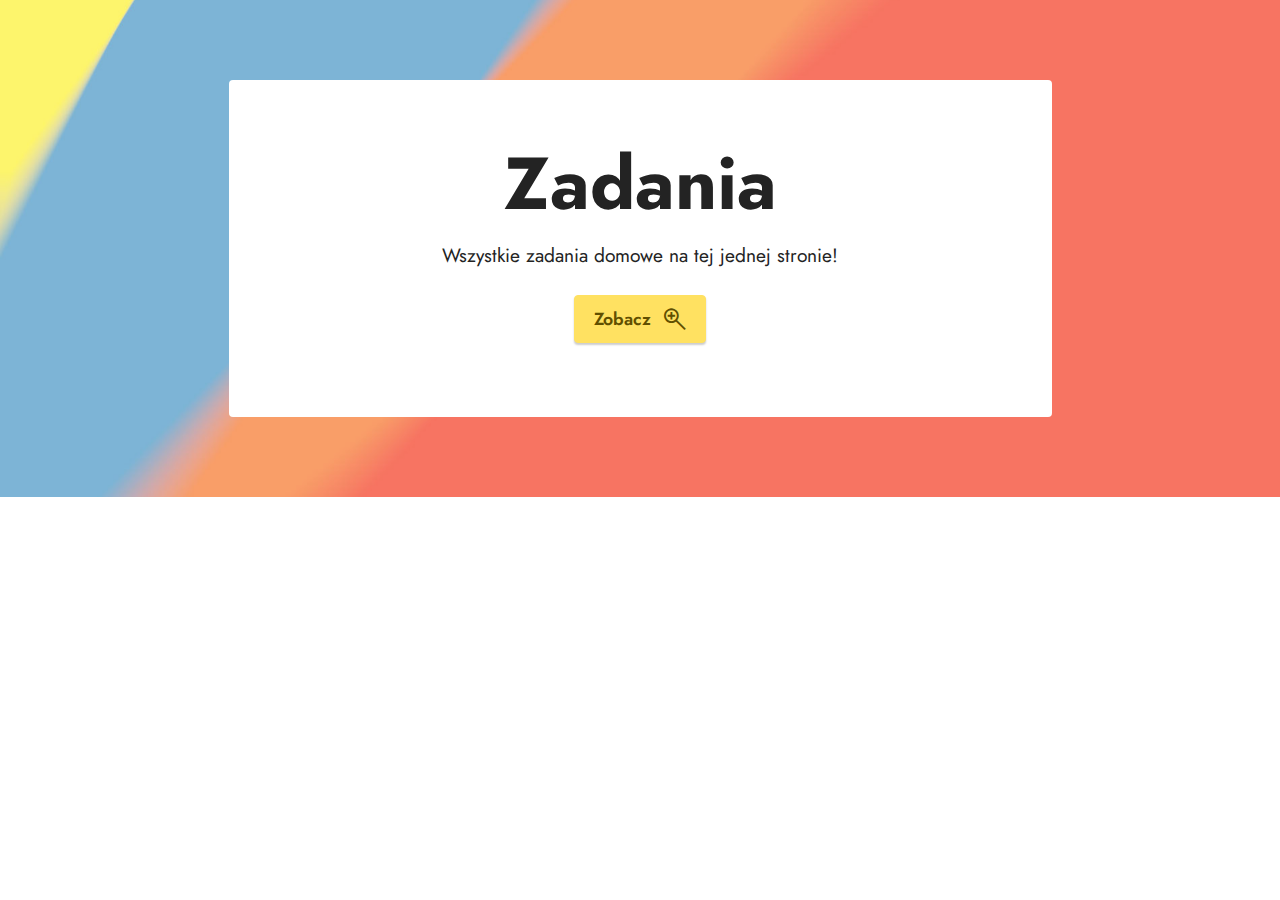
==== index.html @ 893054a7 "Add files via upload" ====
<!DOCTYPE html>
<html  >
<head>
  <!-- Site made with Mobirise Website Builder v5.6.13, https://mobirise.com -->
  <meta charset="UTF-8">
  <meta http-equiv="X-UA-Compatible" content="IE=edge">
  <meta name="generator" content="Mobirise v5.6.13, mobirise.com">
  <meta name="twitter:card" content="summary_large_image"/>
  <meta name="twitter:image:src" content="">
  <meta property="og:image" content="">
  <meta name="twitter:title" content="Home">
  <meta name="viewport" content="width=device-width, initial-scale=1, minimum-scale=1">
  <link rel="shortcut icon" href="assets/images/logo5.png" type="image/x-icon">
  <meta name="description" content="">
  
  
  <title>Home</title>
  <link rel="stylesheet" href="assets/web/assets/mobirise-icons2/mobirise2.css">
  <link rel="stylesheet" href="assets/bootstrap/css/bootstrap.min.css">
  <link rel="stylesheet" href="assets/bootstrap/css/bootstrap-grid.min.css">
  <link rel="stylesheet" href="assets/bootstrap/css/bootstrap-reboot.min.css">
  <link rel="stylesheet" href="assets/parallax/jarallax.css">
  <link rel="stylesheet" href="assets/theme/css/style.css">
  <link rel="preload" href="https://fonts.googleapis.com/css?family=Jost:100,200,300,400,500,600,700,800,900,100i,200i,300i,400i,500i,600i,700i,800i,900i&display=swap" as="style" onload="this.onload=null;this.rel='stylesheet'">
  <noscript><link rel="stylesheet" href="https://fonts.googleapis.com/css?family=Jost:100,200,300,400,500,600,700,800,900,100i,200i,300i,400i,500i,600i,700i,800i,900i&display=swap"></noscript>
  <link rel="preload" as="style" href="assets/mobirise/css/mbr-additional.css"><link rel="stylesheet" href="assets/mobirise/css/mbr-additional.css" type="text/css">
  
  
  
  
</head>
<body>
  
  <section data-bs-version="5.1" class="header12 cid-tiPOQmbuoR mbr-parallax-background" id="header12-5">

    

    
    <div class="mbr-overlay" style="opacity: 0.3; background-color: rgb(255, 255, 255);">
    </div>
    <div class="container">
        <div class="row justify-content-center">
            <div class="card col-12 col-md-12 col-lg-9">
                <div class="card-wrapper">
                    <div class="card-box align-center">
                        <h1 class="card-title mbr-fonts-style mb-3 display-1">
                            <strong>Zadania</strong></h1>
                        <p class="mbr-text mbr-fonts-style display-7">Wszystkie zadania domowe na tej jednej stronie!</p>
                        <div class="mbr-section-btn mt-3"><a class="btn btn-warning display-4" href="Zad.html"><span class="mobi-mbri mobi-mbri-zoom-in mbr-iconfont mbr-iconfont-btn"></span>Zobacz&nbsp;</a></div>
                    </div>
                </div>
            </div>
        </div>
    </div>
</section><section id="hide-footer" class="display-7" style="padding: 0;align-items: center;justify-content: center;flex-wrap: wrap;    align-content: center;display: flex;position: relative;height: 4rem;"><a href="https://mobiri.se/2879419" style="flex: 1 1;height: 4rem;position: absolute;width: 100%;z-index: 1;"><img alt="" style="height: 4rem;" src="[data-uri]"></a><p style="margin: 0;text-align: center;" class="display-7">Made with Mobirise &#8204;</p><a style="z-index:1" href="https://mobirise.com/website-maker.html">Free Website Maker</a></section><script src="assets/bootstrap/js/bootstrap.bundle.min.js"></script>  <script src="assets/parallax/jarallax.js"></script>  <script src="assets/smoothscroll/smooth-scroll.js"></script>  <script src="assets/ytplayer/index.js"></script>  <script src="assets/theme/js/script.js"></script>  
 
 <style>
#hide-footer{display: none !important;}
</style>
  

</body>
</html>
---- assets/web/assets/mobirise-icons2/mobirise2.css ----
@font-face {
  font-family: 'Moririse2';
  font-display: swap;
  src:  url('mobirise2.eot?f2bix4');
  src:  url('mobirise2.eot?f2bix4#iefix') format('embedded-opentype'),
    url('mobirise2.ttf?f2bix4') format('truetype'),
    url('mobirise2.woff?f2bix4') format('woff'),
    url('mobirise2.svg?f2bix4#mobirise2') format('svg');
  font-weight: normal;
  font-style: normal;
}

[class^="mobi-"], [class*=" mobi-"] {
  /* use !important to prevent issues with browser extensions that change fonts */
  font-family: 'Moririse2' !important;
  speak: none;
  font-style: normal;
  font-weight: normal;
  font-variant: normal;
  text-transform: none;
  line-height: 1;

  /* Better Font Rendering =========== */
  -webkit-font-smoothing: antialiased;
  -moz-osx-font-smoothing: grayscale;
}

.mobi-mbri-add-submenu:before {
  content: "\e900";
}
.mobi-mbri-alert:before {
  content: "\e901";
}
.mobi-mbri-align-center:before {
  content: "\e902";
}
.mobi-mbri-align-justify:before {
  content: "\e903";
}
.mobi-mbri-align-left:before {
  content: "\e904";
}
.mobi-mbri-align-right:before {
  content: "\e905";
}
.mobi-mbri-android:before {
  content: "\e906";
}
.mobi-mbri-apple:before {
  content: "\e907";
}
.mobi-mbri-arrow-down:before {
  content: "\e908";
}
.mobi-mbri-arrow-next:before {
  content: "\e909";
}
.mobi-mbri-arrow-prev:before {
  content: "\e90a";
}
.mobi-mbri-arrow-up:before {
  content: "\e90b";
}
.mobi-mbri-bold:before {
  content: "\e90c";
}
.mobi-mbri-bookmark:before {
  content: "\e90d";
}
.mobi-mbri-bootstrap:before {
  content: "\e90e";
}
.mobi-mbri-briefcase:before {
  content: "\e90f";
}
.mobi-mbri-browse:before {
  content: "\e910";
}
.mobi-mbri-bulleted-list:before {
  content: "\e911";
}
.mobi-mbri-calendar:before {
  content: "\e912";
}
.mobi-mbri-camera:before {
  content: "\e913";
}
.mobi-mbri-cart-add:before {
  content: "\e914";
}
.mobi-mbri-cart-full:before {
  content: "\e915";
}
.mobi-mbri-cash:before {
  content: "\e916";
}
.mobi-mbri-change-style:before {
  content: "\e917";
}
.mobi-mbri-chat:before {
  content: "\e918";
}
.mobi-mbri-clock:before {
  content: "\e919";
}
.mobi-mbri-close:before {
  content: "\e91a";
}
.mobi-mbri-cloud:before {
  content: "\e91b";
}
.mobi-mbri-code:before {
  content: "\e91c";
}
.mobi-mbri-contact-form:before {
  content: "\e91d";
}
.mobi-mbri-credit-card:before {
  content: "\e91e";
}
.mobi-mbri-cursor-click:before {
  content: "\e91f";
}
.mobi-mbri-cust-feedback:before {
  content: "\e920";
}
.mobi-mbri-database:before {
  content: "\e921";
}
.mobi-mbri-delivery:before {
  content: "\e922";
}
.mobi-mbri-desktop:before {
  content: "\e923";
}
.mobi-mbri-devices:before {
  content: "\e924";
}
.mobi-mbri-down:before {
  content: "\e925";
}
.mobi-mbri-download-2:before {
  content: "\e926";
}
.mobi-mbri-download:before {
  content: "\e927";
}
.mobi-mbri-drag-n-drop-2:before {
  content: "\e928";
}
.mobi-mbri-drag-n-drop:before {
  content: "\e929";
}
.mobi-mbri-edit-2:before {
  content: "\e92a";
}
.mobi-mbri-edit:before {
  content: "\e92b";
}
.mobi-mbri-error:before {
  content: "\e92c";
}
.mobi-mbri-extension:before {
  content: "\e92d";
}
.mobi-mbri-features:before {
  content: "\e92e";
}
.mobi-mbri-file:before {
  content: "\e92f";
}
.mobi-mbri-flag:before {
  content: "\e930";
}
.mobi-mbri-folder:before {
  content: "\e931";
}
.mobi-mbri-gift:before {
  content: "\e932";
}
.mobi-mbri-github:before {
  content: "\e933";
}
.mobi-mbri-globe-2:before {
  content: "\e934";
}
.mobi-mbri-globe:before {
  content: "\e935";
}
.mobi-mbri-growing-chart:before {
  content: "\e936";
}
.mobi-mbri-hearth:before {
  content: "\e937";
}
.mobi-mbri-help:before {
  content: "\e938";
}
.mobi-mbri-home:before {
  content: "\e939";
}
.mobi-mbri-hot-cup:before {
  content: "\e93a";
}
.mobi-mbri-idea:before {
  content: "\e93b";
}
.mobi-mbri-image-gallery:before {
  content: "\e93c";
}
.mobi-mbri-image-slider:before {
  content: "\e93d";
}
.mobi-mbri-info:before {
  content: "\e93e";
}
.mobi-mbri-italic:before {
  content: "\e93f";
}
.mobi-mbri-key:before {
  content: "\e940";
}
.mobi-mbri-laptop:before {
  content: "\e941";
}
.mobi-mbri-layers:before {
  content: "\e942";
}
.mobi-mbri-left-right:before {
  content: "\e943";
}
.mobi-mbri-left:before {
  content: "\e944";
}
.mobi-mbri-letter:before {
  content: "\e945";
}
.mobi-mbri-like:before {
  content: "\e946";
}
.mobi-mbri-link:before {
  content: "\e947";
}
.mobi-mbri-lock:before {
  content: "\e948";
}
.mobi-mbri-login:before {
  content: "\e949";
}
.mobi-mbri-logout:before {
  content: "\e94a";
}
.mobi-mbri-magic-stick:before {
  content: "\e94b";
}
.mobi-mbri-map-pin:before {
  content: "\e94c";
}
.mobi-mbri-menu:before {
  content: "\e94d";
}
.mobi-mbri-mobile-2:before {
  content: "\e94e";
}
.mobi-mbri-mobile-horizontal:before {
  content: "\e94f";
}
.mobi-mbri-mobile:before {
  content: "\e950";
}
.mobi-mbri-mobirise:before {
  content: "\e951";
}
.mobi-mbri-more-horizontal:before {
  content: "\e952";
}
.mobi-mbri-more-vertical:before {
  content: "\e953";
}
.mobi-mbri-music:before {
  content: "\e954";
}
.mobi-mbri-new-file:before {
  content: "\e955";
}
.mobi-mbri-numbered-list:before {
  content: "\e956";
}
.mobi-mbri-opened-folder:before {
  content: "\e957";
}
.mobi-mbri-pages:before {
  content: "\e958";
}
.mobi-mbri-paper-plane:before {
  content: "\e959";
}
.mobi-mbri-paperclip:before {
  content: "\e95a";
}
.mobi-mbri-phone:before {
  content: "\e95b";
}
.mobi-mbri-photo:before {
  content: "\e95c";
}
.mobi-mbri-photos:before {
  content: "\e95d";
}
.mobi-mbri-pin:before {
  content: "\e95e";
}
.mobi-mbri-play:before {
  content: "\e95f";
}
.mobi-mbri-plus:before {
  content: "\e960";
}
.mobi-mbri-preview:before {
  content: "\e961";
}
.mobi-mbri-print:before {
  content: "\e962";
}
.mobi-mbri-protect:before {
  content: "\e963";
}
.mobi-mbri-question:before {
  content: "\e964";
}
.mobi-mbri-quote-left:before {
  content: "\e965";
}
.mobi-mbri-quote-right:before {
  content: "\e966";
}
.mobi-mbri-redo:before {
  content: "\e967";
}
.mobi-mbri-refresh:before {
  content: "\e968";
}
.mobi-mbri-responsive-2:before {
  content: "\e969";
}
.mobi-mbri-responsive:before {
  content: "\e96a";
}
.mobi-mbri-right:before {
  content: "\e96b";
}
.mobi-mbri-rocket:before {
  content: "\e96c";
}
.mobi-mbri-sad-face:before {
  content: "\e96d";
}
.mobi-mbri-sale:before {
  content: "\e96e";
}
.mobi-mbri-save:before {
  content: "\e96f";
}
.mobi-mbri-search:before {
  content: "\e970";
}
.mobi-mbri-setting-2:before {
  content: "\e971";
}
.mobi-mbri-setting-3:before {
  content: "\e972";
}
.mobi-mbri-setting:before {
  content: "\e973";
}
.mobi-mbri-share:before {
  content: "\e974";
}
.mobi-mbri-shopping-bag:before {
  content: "\e975";
}
.mobi-mbri-shopping-basket:before {
  content: "\e976";
}
.mobi-mbri-shopping-cart:before {
  content: "\e977";
}
.mobi-mbri-sites:before {
  content: "\e978";
}
.mobi-mbri-smile-face:before {
  content: "\e979";
}
.mobi-mbri-speed:before {
  content: "\e97a";
}
.mobi-mbri-star:before {
  content: "\e97b";
}
.mobi-mbri-success:before {
  content: "\e97c";
}
.mobi-mbri-sun:before {
  content: "\e97d";
}
.mobi-mbri-sun2:before {
  content: "\e97e";
}
.mobi-mbri-tablet-vertical:before {
  content: "\e97f";
}
.mobi-mbri-tablet:before {
  content: "\e980";
}
.mobi-mbri-target:before {
  content: "\e981";
}
.mobi-mbri-timer:before {
  content: "\e982";
}
.mobi-mbri-to-ftp:before {
  content: "\e983";
}
.mobi-mbri-to-local-drive:before {
  content: "\e984";
}
.mobi-mbri-touch-swipe:before {
  content: "\e985";
}
.mobi-mbri-touch:before {
  content: "\e986";
}
.mobi-mbri-trash:before {
  content: "\e987";
}
.mobi-mbri-underline:before {
  content: "\e988";
}
.mobi-mbri-undo:before {
  content: "\e989";
}
.mobi-mbri-unlink:before {
  content: "\e98a";
}
.mobi-mbri-unlock:before {
  content: "\e98b";
}
.mobi-mbri-up-down:before {
  content: "\e98c";
}
.mobi-mbri-up:before {
  content: "\e98d";
}
.mobi-mbri-update:before {
  content: "\e98e";
}
.mobi-mbri-upload-2:before {
  content: "\e98f";
}
.mobi-mbri-upload:before {
  content: "\e990";
}
.mobi-mbri-user-2:before {
  content: "\e991";
}
.mobi-mbri-user:before {
  content: "\e992";
}
.mobi-mbri-users:before {
  content: "\e993";
}
.mobi-mbri-video-play:before {
  content: "\e994";
}
.mobi-mbri-video:before {
  content: "\e995";
}
.mobi-mbri-watch:before {
  content: "\e996";
}
.mobi-mbri-website-theme-2:before {
  content: "\e997";
}
.mobi-mbri-website-theme:before {
  content: "\e998";
}
.mobi-mbri-wifi:before {
  content: "\e999";
}
.mobi-mbri-windows:before {
  content: "\e99a";
}
.mobi-mbri-zoom-in:before {
  content: "\e99b";
}
.mobi-mbri-zoom-out:before {
  content: "\e99c";
}
---- assets/parallax/jarallax.css ----
.jarallax {
    position: relative;
    z-index: 0;
}
.jarallax > .jarallax-img {
    position: absolute;
    object-fit: cover;
    /* support for plugin https://github.com/bfred-it/object-fit-images */
    font-family: 'object-fit: cover;';
    top: 0;
    left: 0;
    width: 100%;
    height: 100%;
    z-index: -1;
}
---- assets/theme/css/style.css ----
@charset "UTF-8";
section {
  background-color: #ffffff;
}

body {
  font-style: normal;
  line-height: 1.5;
  font-weight: 400;
  color: #232323;
  position: relative;
}

button {
  background-color: transparent;
  border-color: transparent;
}

section,
.container,
.container-fluid {
  position: relative;
  word-wrap: break-word;
}

a.mbr-iconfont:hover {
  text-decoration: none;
}

.article .lead p,
.article .lead ul,
.article .lead ol,
.article .lead pre,
.article .lead blockquote {
  margin-bottom: 0;
}

a {
  font-style: normal;
  font-weight: 400;
  cursor: pointer;
}
a, a:hover {
  text-decoration: none;
}

.mbr-section-title {
  font-style: normal;
  line-height: 1.3;
}

.mbr-section-subtitle {
  line-height: 1.3;
}

.mbr-text {
  font-style: normal;
  line-height: 1.7;
}

h1,
h2,
h3,
h4,
h5,
h6,
.display-1,
.display-2,
.display-4,
.display-5,
.display-7,
span,
p,
a {
  line-height: 1;
  word-break: break-word;
  word-wrap: break-word;
  font-weight: 400;
}

b,
strong {
  font-weight: bold;
}

input:-webkit-autofill, input:-webkit-autofill:hover, input:-webkit-autofill:focus, input:-webkit-autofill:active {
  transition-delay: 9999s;
  -webkit-transition-property: background-color, color;
  transition-property: background-color, color;
}

textarea[type=hidden] {
  display: none;
}

section {
  background-position: 50% 50%;
  background-repeat: no-repeat;
  background-size: cover;
}
section .mbr-background-video,
section .mbr-background-video-preview {
  position: absolute;
  bottom: 0;
  left: 0;
  right: 0;
  top: 0;
}

.hidden {
  visibility: hidden;
}

.mbr-z-index20 {
  z-index: 20;
}

/*! Base colors */
.mbr-white {
  color: #ffffff;
}

.mbr-black {
  color: #111111;
}

.mbr-bg-white {
  background-color: #ffffff;
}

.mbr-bg-black {
  background-color: #000000;
}

/*! Text-aligns */
.align-left {
  text-align: left;
}

.align-center {
  text-align: center;
}

.align-right {
  text-align: right;
}

/*! Font-weight  */
.mbr-light {
  font-weight: 300;
}

.mbr-regular {
  font-weight: 400;
}

.mbr-semibold {
  font-weight: 500;
}

.mbr-bold {
  font-weight: 700;
}

/*! Media  */
.media-content {
  flex-basis: 100%;
}

.media-container-row {
  display: flex;
  flex-direction: row;
  flex-wrap: wrap;
  justify-content: center;
  align-content: center;
  align-items: start;
}
.media-container-row .media-size-item {
  width: 400px;
}

.media-container-column {
  display: flex;
  flex-direction: column;
  flex-wrap: wrap;
  justify-content: center;
  align-content: center;
  align-items: stretch;
}
.media-container-column > * {
  width: 100%;
}

@media (min-width: 992px) {
  .media-container-row {
    flex-wrap: nowrap;
  }
}
figure {
  margin-bottom: 0;
  overflow: hidden;
}

figure[mbr-media-size] {
  transition: width 0.1s;
}

img,
iframe {
  display: block;
  width: 100%;
}

.card {
  background-color: transparent;
  border: none;
}

.card-box {
  width: 100%;
}

.card-img {
  text-align: center;
  flex-shrink: 0;
  -webkit-flex-shrink: 0;
}

.media {
  max-width: 100%;
  margin: 0 auto;
}

.mbr-figure {
  align-self: center;
}

.media-container > div {
  max-width: 100%;
}

.mbr-figure img,
.card-img img {
  width: 100%;
}

@media (max-width: 991px) {
  .media-size-item {
    width: auto !important;
  }

  .media {
    width: auto;
  }

  .mbr-figure {
    width: 100% !important;
  }
}
/*! Buttons */
.mbr-section-btn {
  margin-left: -0.6rem;
  margin-right: -0.6rem;
  font-size: 0;
}

.btn {
  font-weight: 600;
  border-width: 1px;
  font-style: normal;
  margin: 0.6rem 0.6rem;
  white-space: normal;
  transition: all 0.2s ease-in-out;
  display: inline-flex;
  align-items: center;
  justify-content: center;
  word-break: break-word;
}

.btn-sm {
  font-weight: 600;
  letter-spacing: 0px;
  transition: all 0.3s ease-in-out;
}

.btn-md {
  font-weight: 600;
  letter-spacing: 0px;
  transition: all 0.3s ease-in-out;
}

.btn-lg {
  font-weight: 600;
  letter-spacing: 0px;
  transition: all 0.3s ease-in-out;
}

.btn-form {
  margin: 0;
}
.btn-form:hover {
  cursor: pointer;
}

nav .mbr-section-btn {
  margin-left: 0rem;
  margin-right: 0rem;
}

/*! Btn icon margin */
.btn .mbr-iconfont,
.btn.btn-sm .mbr-iconfont {
  order: 1;
  cursor: pointer;
  margin-left: 0.5rem;
  vertical-align: sub;
}

.btn.btn-md .mbr-iconfont,
.btn.btn-md .mbr-iconfont {
  margin-left: 0.8rem;
}

.mbr-regular {
  font-weight: 400;
}

.mbr-semibold {
  font-weight: 500;
}

.mbr-bold {
  font-weight: 700;
}

[type=submit] {
  -webkit-appearance: none;
}

/*! Full-screen */
.mbr-fullscreen .mbr-overlay {
  min-height: 100vh;
}

.mbr-fullscreen {
  display: flex;
  display: -moz-flex;
  display: -ms-flex;
  display: -o-flex;
  align-items: center;
  min-height: 100vh;
  padding-top: 3rem;
  padding-bottom: 3rem;
}

/*! Map */
.map {
  height: 25rem;
  position: relative;
}
.map iframe {
  width: 100%;
  height: 100%;
}

/*! Scroll to top arrow */
.mbr-arrow-up {
  bottom: 25px;
  right: 90px;
  position: fixed;
  text-align: right;
  z-index: 5000;
  color: #ffffff;
  font-size: 22px;
}

.mbr-arrow-up a {
  background: rgba(0, 0, 0, 0.2);
  border-radius: 50%;
  color: #fff;
  display: inline-block;
  height: 60px;
  width: 60px;
  border: 2px solid #fff;
  outline-style: none !important;
  position: relative;
  text-decoration: none;
  transition: all 0.3s ease-in-out;
  cursor: pointer;
  text-align: center;
}
.mbr-arrow-up a:hover {
  background-color: rgba(0, 0, 0, 0.4);
}
.mbr-arrow-up a i {
  line-height: 60px;
}

.mbr-arrow-up-icon {
  display: block;
  color: #fff;
}

.mbr-arrow-up-icon::before {
  content: "›";
  display: inline-block;
  font-family: serif;
  font-size: 22px;
  line-height: 1;
  font-style: normal;
  position: relative;
  top: 6px;
  left: -4px;
  transform: rotate(-90deg);
}

/*! Arrow Down */
.mbr-arrow {
  position: absolute;
  bottom: 45px;
  left: 50%;
  width: 60px;
  height: 60px;
  cursor: pointer;
  background-color: rgba(80, 80, 80, 0.5);
  border-radius: 50%;
  transform: translateX(-50%);
}
@media (max-width: 767px) {
  .mbr-arrow {
    display: none;
  }
}
.mbr-arrow > a {
  display: inline-block;
  text-decoration: none;
  outline-style: none;
  -webkit-animation: arrowdown 1.7s ease-in-out infinite;
          animation: arrowdown 1.7s ease-in-out infinite;
  color: #ffffff;
}
.mbr-arrow > a > i {
  position: absolute;
  top: -2px;
  left: 15px;
  font-size: 2rem;
}

#scrollToTop a i::before {
  content: "";
  position: absolute;
  display: block;
  border-bottom: 2.5px solid #fff;
  border-left: 2.5px solid #fff;
  width: 27.8%;
  height: 27.8%;
  left: 50%;
  top: 51%;
  transform: translateY(-30%) translateX(-50%) rotate(135deg);
}

@keyframes arrowdown {
  0% {
    transform: translateY(0px);
  }
  50% {
    transform: translateY(-5px);
  }
  100% {
    transform: translateY(0px);
  }
}
@-webkit-keyframes arrowdown {
  0% {
    transform: translateY(0px);
  }
  50% {
    transform: translateY(-5px);
  }
  100% {
    transform: translateY(0px);
  }
}
@media (max-width: 500px) {
  .mbr-arrow-up {
    left: 0;
    right: 0;
    text-align: center;
  }
}
/*Gradients animation*/
@keyframes gradient-animation {
  from {
    background-position: 0% 100%;
    -webkit-animation-timing-function: ease-in-out;
            animation-timing-function: ease-in-out;
  }
  to {
    background-position: 100% 0%;
    -webkit-animation-timing-function: ease-in-out;
            animation-timing-function: ease-in-out;
  }
}
@-webkit-keyframes gradient-animation {
  from {
    background-position: 0% 100%;
    -webkit-animation-timing-function: ease-in-out;
            animation-timing-function: ease-in-out;
  }
  to {
    background-position: 100% 0%;
    -webkit-animation-timing-function: ease-in-out;
            animation-timing-function: ease-in-out;
  }
}
.bg-gradient {
  background-size: 200% 200%;
  animation: gradient-animation 5s infinite alternate;
  -webkit-animation: gradient-animation 5s infinite alternate;
}

.menu .navbar-brand {
  display: -webkit-flex;
}
.menu .navbar-brand span {
  display: flex;
  display: -webkit-flex;
}
.menu .navbar-brand .navbar-caption-wrap {
  display: -webkit-flex;
}
.menu .navbar-brand .navbar-logo img {
  display: -webkit-flex;
  width: auto;
}
@media (min-width: 768px) and (max-width: 991px) {
  .menu .navbar-toggleable-sm .navbar-nav {
    display: -ms-flexbox;
  }
}
@media (max-width: 991px) {
  .menu .navbar-collapse {
    max-height: 93.5vh;
  }
  .menu .navbar-collapse.show {
    overflow: auto;
  }
}
@media (min-width: 992px) {
  .menu .navbar-nav.nav-dropdown {
    display: -webkit-flex;
  }
  .menu .navbar-toggleable-sm .navbar-collapse {
    display: -webkit-flex !important;
  }
  .menu .collapsed .navbar-collapse {
    max-height: 93.5vh;
  }
  .menu .collapsed .navbar-collapse.show {
    overflow: auto;
  }
}
@media (max-width: 767px) {
  .menu .navbar-collapse {
    max-height: 80vh;
  }
}

.nav-link .mbr-iconfont {
  margin-right: 0.5rem;
}

.navbar {
  display: -webkit-flex;
  -webkit-flex-wrap: wrap;
  -webkit-align-items: center;
  -webkit-justify-content: space-between;
}

.navbar-collapse {
  -webkit-flex-basis: 100%;
  -webkit-flex-grow: 1;
  -webkit-align-items: center;
}

.nav-dropdown .link {
  padding: 0.667em 1.667em !important;
  margin: 0 !important;
}

.nav {
  display: -webkit-flex;
  -webkit-flex-wrap: wrap;
}

.row {
  display: -webkit-flex;
  -webkit-flex-wrap: wrap;
}

.justify-content-center {
  -webkit-justify-content: center;
}

.form-inline {
  display: -webkit-flex;
}

.card-wrapper {
  -webkit-flex: 1;
}

.carousel-control {
  z-index: 10;
  display: -webkit-flex;
}

.carousel-controls {
  display: -webkit-flex;
}

.media {
  display: -webkit-flex;
}

.form-group:focus {
  outline: none;
}

.jq-selectbox__select {
  padding: 7px 0;
  position: relative;
}

.jq-selectbox__dropdown {
  overflow: hidden;
  border-radius: 10px;
  position: absolute;
  top: 100%;
  left: 0 !important;
  width: 100% !important;
}

.jq-selectbox__trigger-arrow {
  right: 0;
  transform: translateY(-50%);
}

.jq-selectbox li {
  padding: 1.07em 0.5em;
}

input[type=range] {
  padding-left: 0 !important;
  padding-right: 0 !important;
}

.modal-dialog,
.modal-content {
  height: 100%;
}

.modal-dialog .carousel-inner {
  height: calc(100vh - 1.75rem);
}
@media (max-width: 575px) {
  .modal-dialog .carousel-inner {
    height: calc(100vh - 1rem);
  }
}

.carousel-item {
  text-align: center;
}

.carousel-item img {
  margin: auto;
}

.navbar-toggler {
  align-self: flex-start;
  padding: 0.25rem 0.75rem;
  font-size: 1.25rem;
  line-height: 1;
  background: transparent;
  border: 1px solid transparent;
  border-radius: 0.25rem;
}

.navbar-toggler:focus,
.navbar-toggler:hover {
  text-decoration: none;
  box-shadow: none;
}

.navbar-toggler-icon {
  display: inline-block;
  width: 1.5em;
  height: 1.5em;
  vertical-align: middle;
  content: "";
  background: no-repeat center center;
  background-size: 100% 100%;
}

.navbar-toggler-left {
  position: absolute;
  left: 1rem;
}

.navbar-toggler-right {
  position: absolute;
  right: 1rem;
}

.card-img {
  width: auto;
}

.menu .navbar.collapsed:not(.beta-menu) {
  flex-direction: column;
}

.carousel-item.active,
.carousel-item-next,
.carousel-item-prev {
  display: flex;
}

.note-air-layout .dropup .dropdown-menu,
.note-air-layout .navbar-fixed-bottom .dropdown .dropdown-menu {
  bottom: initial !important;
}

html,
body {
  height: auto;
  min-height: 100vh;
}

.dropup .dropdown-toggle::after {
  display: none;
}

.form-asterisk {
  font-family: initial;
  position: absolute;
  top: -2px;
  font-weight: normal;
}

.form-control-label {
  position: relative;
  cursor: pointer;
  margin-bottom: 0.357em;
  padding: 0;
}

.alert {
  color: #ffffff;
  border-radius: 0;
  border: 0;
  font-size: 1.1rem;
  line-height: 1.5;
  margin-bottom: 1.875rem;
  padding: 1.25rem;
  position: relative;
  text-align: center;
}
.alert.alert-form::after {
  background-color: inherit;
  bottom: -7px;
  content: "";
  display: block;
  height: 14px;
  left: 50%;
  margin-left: -7px;
  position: absolute;
  transform: rotate(45deg);
  width: 14px;
}

.form-control {
  background-color: #ffffff;
  background-clip: border-box;
  color: #232323;
  line-height: 1rem !important;
  height: auto;
  padding: 0.6rem 1.2rem;
  transition: border-color 0.25s ease 0s;
  border: 1px solid transparent !important;
  border-radius: 4px;
  box-shadow: rgba(0, 0, 0, 0.07) 0px 1px 1px 0px, rgba(0, 0, 0, 0.07) 0px 1px 3px 0px, rgba(0, 0, 0, 0.03) 0px 0px 0px 1px;
}
.form-active .form-control:invalid {
  border-color: red;
}

form .row {
  margin-left: -0.6rem;
  margin-right: -0.6rem;
}
form .row [class*=col] {
  padding-left: 0.6rem;
  padding-right: 0.6rem;
}

form .mbr-section-btn {
  margin: 0;
  padding-left: 0.6rem;
  padding-right: 0.6rem;
}

form .btn {
  display: flex;
  padding: 0.6rem 1.2rem;
  margin: 0;
}

form .form-check-input {
  margin-top: 0.5;
}

textarea.form-control {
  line-height: 1.5rem !important;
}

.form-group {
  margin-bottom: 1.2rem;
}

.form-control,
form .btn {
  min-height: 48px;
}

.gdpr-block label span.textGDPR input[name=gdpr] {
  top: 7px;
}

.form-control:focus {
  box-shadow: none;
}

:focus {
  outline: none;
}

.mbr-overlay {
  background-color: #000;
  bottom: 0;
  left: 0;
  opacity: 0.5;
  position: absolute;
  right: 0;
  top: 0;
  z-index: 0;
  pointer-events: none;
}

blockquote {
  font-style: italic;
  padding: 3rem;
  font-size: 1.09rem;
  position: relative;
  border-left: 3px solid;
}

ul,
ol,
pre,
blockquote {
  margin-bottom: 2.3125rem;
}

.mt-4 {
  margin-top: 2rem !important;
}

.mb-4 {
  margin-bottom: 2rem !important;
}

@media (min-width: 992px) {
  .container {
    padding-left: 16px;
    padding-right: 16px;
  }

  .row {
    margin-left: -16px;
    margin-right: -16px;
  }
  .row > [class*=col] {
    padding-left: 16px;
    padding-right: 16px;
  }
}
@media (min-width: 768px) {
  .container-fluid {
    padding-left: 32px;
    padding-right: 32px;
  }
}
@media (min-width: 768px) and (max-width: 991px) {
  .mbr-container {
    padding-left: 32px;
    padding-right: 32px;
  }
}
@media (max-width: 767px) {
  .mbr-container {
    padding-left: 16px;
    padding-right: 16px;
  }
}
.card-wrapper,
.item-wrapper {
  overflow: hidden;
}

.app-video-wrapper > img {
  opacity: 1;
}

.item {
  position: relative;
}

.dropdown-menu .dropdown-menu {
  left: 100%;
}

.dropdown-item + .dropdown-menu {
  display: none;
}

.dropdown-item:hover + .dropdown-menu,
.dropdown-menu:hover {
  display: block;
}

@media (min-aspect-ratio: 16/9) {
  .mbr-video-foreground {
    height: 300% !important;
    top: -100% !important;
  }
}
@media (max-aspect-ratio: 16/9) {
  .mbr-video-foreground {
    width: 300% !important;
    left: -100% !important;
  }
}.engine {
	position: absolute;
	text-indent: -2400px;
	text-align: center;
	padding: 0;
	top: 0;
	left: -2400px;
}
---- assets/mobirise/css/mbr-additional.css ----
body {
  font-family: Jost;
}
.display-1 {
  font-family: 'Jost', sans-serif;
  font-size: 4.6rem;
  line-height: 1.1;
}
.display-1 > .mbr-iconfont {
  font-size: 5.75rem;
}
.display-2 {
  font-family: 'Jost', sans-serif;
  font-size: 3rem;
  line-height: 1.1;
}
.display-2 > .mbr-iconfont {
  font-size: 3.75rem;
}
.display-4 {
  font-family: 'Jost', sans-serif;
  font-size: 1.1rem;
  line-height: 1.5;
}
.display-4 > .mbr-iconfont {
  font-size: 1.375rem;
}
.display-5 {
  font-family: 'Jost', sans-serif;
  font-size: 2rem;
  line-height: 1.5;
}
.display-5 > .mbr-iconfont {
  font-size: 2.5rem;
}
.display-7 {
  font-family: 'Jost', sans-serif;
  font-size: 1.2rem;
  line-height: 1.5;
}
.display-7 > .mbr-iconfont {
  font-size: 1.5rem;
}
/* ---- Fluid typography for mobile devices ---- */
/* 1.4 - font scale ratio ( bootstrap == 1.42857 ) */
/* 100vw - current viewport width */
/* (48 - 20)  48 == 48rem == 768px, 20 == 20rem == 320px(minimal supported viewport) */
/* 0.65 - min scale variable, may vary */
@media (max-width: 992px) {
  .display-1 {
    font-size: 3.68rem;
  }
}
@media (max-width: 768px) {
  .display-1 {
    font-size: 3.22rem;
    font-size: calc( 2.26rem + (4.6 - 2.26) * ((100vw - 20rem) / (48 - 20)));
    line-height: calc( 1.1 * (2.26rem + (4.6 - 2.26) * ((100vw - 20rem) / (48 - 20))));
  }
  .display-2 {
    font-size: 2.4rem;
    font-size: calc( 1.7rem + (3 - 1.7) * ((100vw - 20rem) / (48 - 20)));
    line-height: calc( 1.3 * (1.7rem + (3 - 1.7) * ((100vw - 20rem) / (48 - 20))));
  }
  .display-4 {
    font-size: 0.88rem;
    font-size: calc( 1.0350000000000001rem + (1.1 - 1.0350000000000001) * ((100vw - 20rem) / (48 - 20)));
    line-height: calc( 1.4 * (1.0350000000000001rem + (1.1 - 1.0350000000000001) * ((100vw - 20rem) / (48 - 20))));
  }
  .display-5 {
    font-size: 1.6rem;
    font-size: calc( 1.35rem + (2 - 1.35) * ((100vw - 20rem) / (48 - 20)));
    line-height: calc( 1.4 * (1.35rem + (2 - 1.35) * ((100vw - 20rem) / (48 - 20))));
  }
  .display-7 {
    font-size: 0.96rem;
    font-size: calc( 1.07rem + (1.2 - 1.07) * ((100vw - 20rem) / (48 - 20)));
    line-height: calc( 1.4 * (1.07rem + (1.2 - 1.07) * ((100vw - 20rem) / (48 - 20))));
  }
}
/* Buttons */
.btn {
  padding: 0.6rem 1.2rem;
  border-radius: 4px;
}
.btn-sm {
  padding: 0.6rem 1.2rem;
  border-radius: 4px;
}
.btn-md {
  padding: 0.6rem 1.2rem;
  border-radius: 4px;
}
.btn-lg {
  padding: 1rem 2.6rem;
  border-radius: 4px;
}
.bg-primary {
  background-color: #6592e6 !important;
}
.bg-success {
  background-color: #40b0bf !important;
}
.bg-info {
  background-color: #47b5ed !important;
}
.bg-warning {
  background-color: #ffe161 !important;
}
.bg-danger {
  background-color: #ff9966 !important;
}
.btn-primary,
.btn-primary:active {
  background-color: #6592e6 !important;
  border-color: #6592e6 !important;
  color: #ffffff !important;
  box-shadow: 0 2px 2px 0 rgba(0, 0, 0, 0.2);
}
.btn-primary:hover,
.btn-primary:focus,
.btn-primary.focus,
.btn-primary.active {
  color: #ffffff !important;
  background-color: #2260d2 !important;
  border-color: #2260d2 !important;
  box-shadow: 0 2px 5px 0 rgba(0, 0, 0, 0.2);
}
.btn-primary.disabled,
.btn-primary:disabled {
  color: #ffffff !important;
  background-color: #2260d2 !important;
  border-color: #2260d2 !important;
}
.btn-secondary,
.btn-secondary:active {
  background-color: #ff6666 !important;
  border-color: #ff6666 !important;
  color: #ffffff !important;
  box-shadow: 0 2px 2px 0 rgba(0, 0, 0, 0.2);
}
.btn-secondary:hover,
.btn-secondary:focus,
.btn-secondary.focus,
.btn-secondary.active {
  color: #ffffff !important;
  background-color: #ff0f0f !important;
  border-color: #ff0f0f !important;
  box-shadow: 0 2px 5px 0 rgba(0, 0, 0, 0.2);
}
.btn-secondary.disabled,
.btn-secondary:disabled {
  color: #ffffff !important;
  background-color: #ff0f0f !important;
  border-color: #ff0f0f !important;
}
.btn-info,
.btn-info:active {
  background-color: #47b5ed !important;
  border-color: #47b5ed !important;
  color: #ffffff !important;
  box-shadow: 0 2px 2px 0 rgba(0, 0, 0, 0.2);
}
.btn-info:hover,
.btn-info:focus,
.btn-info.focus,
.btn-info.active {
  color: #ffffff !important;
  background-color: #148cca !important;
  border-color: #148cca !important;
  box-shadow: 0 2px 5px 0 rgba(0, 0, 0, 0.2);
}
.btn-info.disabled,
.btn-info:disabled {
  color: #ffffff !important;
  background-color: #148cca !important;
  border-color: #148cca !important;
}
.btn-success,
.btn-success:active {
  background-color: #40b0bf !important;
  border-color: #40b0bf !important;
  color: #ffffff !important;
  box-shadow: 0 2px 2px 0 rgba(0, 0, 0, 0.2);
}
.btn-success:hover,
.btn-success:focus,
.btn-success.focus,
.btn-success.active {
  color: #ffffff !important;
  background-color: #2a747e !important;
  border-color: #2a747e !important;
  box-shadow: 0 2px 5px 0 rgba(0, 0, 0, 0.2);
}
.btn-success.disabled,
.btn-success:disabled {
  color: #ffffff !important;
  background-color: #2a747e !important;
  border-color: #2a747e !important;
}
.btn-warning,
.btn-warning:active {
  background-color: #ffe161 !important;
  border-color: #ffe161 !important;
  color: #614f00 !important;
  box-shadow: 0 2px 2px 0 rgba(0, 0, 0, 0.2);
}
.btn-warning:hover,
.btn-warning:focus,
.btn-warning.focus,
.btn-warning.active {
  color: #0a0800 !important;
  background-color: #ffd10a !important;
  border-color: #ffd10a !important;
  box-shadow: 0 2px 5px 0 rgba(0, 0, 0, 0.2);
}
.btn-warning.disabled,
.btn-warning:disabled {
  color: #614f00 !important;
  background-color: #ffd10a !important;
  border-color: #ffd10a !important;
}
.btn-danger,
.btn-danger:active {
  background-color: #ff9966 !important;
  border-color: #ff9966 !important;
  color: #ffffff !important;
  box-shadow: 0 2px 2px 0 rgba(0, 0, 0, 0.2);
}
.btn-danger:hover,
.btn-danger:focus,
.btn-danger.focus,
.btn-danger.active {
  color: #ffffff !important;
  background-color: #ff5f0f !important;
  border-color: #ff5f0f !important;
  box-shadow: 0 2px 5px 0 rgba(0, 0, 0, 0.2);
}
.btn-danger.disabled,
.btn-danger:disabled {
  color: #ffffff !important;
  background-color: #ff5f0f !important;
  border-color: #ff5f0f !important;
}
.btn-white,
.btn-white:active {
  background-color: #fafafa !important;
  border-color: #fafafa !important;
  color: #7a7a7a !important;
  box-shadow: 0 2px 2px 0 rgba(0, 0, 0, 0.2);
}
.btn-white:hover,
.btn-white:focus,
.btn-white.focus,
.btn-white.active {
  color: #4f4f4f !important;
  background-color: #cfcfcf !important;
  border-color: #cfcfcf !important;
  box-shadow: 0 2px 5px 0 rgba(0, 0, 0, 0.2);
}
.btn-white.disabled,
.btn-white:disabled {
  color: #7a7a7a !important;
  background-color: #cfcfcf !important;
  border-color: #cfcfcf !important;
}
.btn-black,
.btn-black:active {
  background-color: #232323 !important;
  border-color: #232323 !important;
  color: #ffffff !important;
  box-shadow: 0 2px 2px 0 rgba(0, 0, 0, 0.2);
}
.btn-black:hover,
.btn-black:focus,
.btn-black.focus,
.btn-black.active {
  color: #ffffff !important;
  background-color: #000000 !important;
  border-color: #000000 !important;
  box-shadow: 0 2px 5px 0 rgba(0, 0, 0, 0.2);
}
.btn-black.disabled,
.btn-black:disabled {
  color: #ffffff !important;
  background-color: #000000 !important;
  border-color: #000000 !important;
}
.btn-primary-outline,
.btn-primary-outline:active {
  background-color: transparent !important;
  border-color: transparent;
  color: #6592e6;
}
.btn-primary-outline:hover,
.btn-primary-outline:focus,
.btn-primary-outline.focus,
.btn-primary-outline.active {
  color: #2260d2 !important;
  background-color: transparent!important;
  border-color: transparent!important;
  box-shadow: none!important;
}
.btn-primary-outline.disabled,
.btn-primary-outline:disabled {
  color: #ffffff !important;
  background-color: #6592e6 !important;
  border-color: #6592e6 !important;
}
.btn-secondary-outline,
.btn-secondary-outline:active {
  background-color: transparent !important;
  border-color: transparent;
  color: #ff6666;
}
.btn-secondary-outline:hover,
.btn-secondary-outline:focus,
.btn-secondary-outline.focus,
.btn-secondary-outline.active {
  color: #ff0f0f !important;
  background-color: transparent!important;
  border-color: transparent!important;
  box-shadow: none!important;
}
.btn-secondary-outline.disabled,
.btn-secondary-outline:disabled {
  color: #ffffff !important;
  background-color: #ff6666 !important;
  border-color: #ff6666 !important;
}
.btn-info-outline,
.btn-info-outline:active {
  background-color: transparent !important;
  border-color: transparent;
  color: #47b5ed;
}
.btn-info-outline:hover,
.btn-info-outline:focus,
.btn-info-outline.focus,
.btn-info-outline.active {
  color: #148cca !important;
  background-color: transparent!important;
  border-color: transparent!important;
  box-shadow: none!important;
}
.btn-info-outline.disabled,
.btn-info-outline:disabled {
  color: #ffffff !important;
  background-color: #47b5ed !important;
  border-color: #47b5ed !important;
}
.btn-success-outline,
.btn-success-outline:active {
  background-color: transparent !important;
  border-color: transparent;
  color: #40b0bf;
}
.btn-success-outline:hover,
.btn-success-outline:focus,
.btn-success-outline.focus,
.btn-success-outline.active {
  color: #2a747e !important;
  background-color: transparent!important;
  border-color: transparent!important;
  box-shadow: none!important;
}
.btn-success-outline.disabled,
.btn-success-outline:disabled {
  color: #ffffff !important;
  background-color: #40b0bf !important;
  border-color: #40b0bf !important;
}
.btn-warning-outline,
.btn-warning-outline:active {
  background-color: transparent !important;
  border-color: transparent;
  color: #ffe161;
}
.btn-warning-outline:hover,
.btn-warning-outline:focus,
.btn-warning-outline.focus,
.btn-warning-outline.active {
  color: #ffd10a !important;
  background-color: transparent!important;
  border-color: transparent!important;
  box-shadow: none!important;
}
.btn-warning-outline.disabled,
.btn-warning-outline:disabled {
  color: #614f00 !important;
  background-color: #ffe161 !important;
  border-color: #ffe161 !important;
}
.btn-danger-outline,
.btn-danger-outline:active {
  background-color: transparent !important;
  border-color: transparent;
  color: #ff9966;
}
.btn-danger-outline:hover,
.btn-danger-outline:focus,
.btn-danger-outline.focus,
.btn-danger-outline.active {
  color: #ff5f0f !important;
  background-color: transparent!important;
  border-color: transparent!important;
  box-shadow: none!important;
}
.btn-danger-outline.disabled,
.btn-danger-outline:disabled {
  color: #ffffff !important;
  background-color: #ff9966 !important;
  border-color: #ff9966 !important;
}
.btn-black-outline,
.btn-black-outline:active {
  background-color: transparent !important;
  border-color: transparent;
  color: #232323;
}
.btn-black-outline:hover,
.btn-black-outline:focus,
.btn-black-outline.focus,
.btn-black-outline.active {
  color: #000000 !important;
  background-color: transparent!important;
  border-color: transparent!important;
  box-shadow: none!important;
}
.btn-black-outline.disabled,
.btn-black-outline:disabled {
  color: #ffffff !important;
  background-color: #232323 !important;
  border-color: #232323 !important;
}
.btn-white-outline,
.btn-white-outline:active {
  background-color: transparent !important;
  border-color: transparent;
  color: #fafafa;
}
.btn-white-outline:hover,
.btn-white-outline:focus,
.btn-white-outline.focus,
.btn-white-outline.active {
  color: #cfcfcf !important;
  background-color: transparent!important;
  border-color: transparent!important;
  box-shadow: none!important;
}
.btn-white-outline.disabled,
.btn-white-outline:disabled {
  color: #7a7a7a !important;
  background-color: #fafafa !important;
  border-color: #fafafa !important;
}
.text-primary {
  color: #6592e6 !important;
}
.text-secondary {
  color: #ff6666 !important;
}
.text-success {
  color: #40b0bf !important;
}
.text-info {
  color: #47b5ed !important;
}
.text-warning {
  color: #ffe161 !important;
}
.text-danger {
  color: #ff9966 !important;
}
.text-white {
  color: #fafafa !important;
}
.text-black {
  color: #232323 !important;
}
a.text-primary:hover,
a.text-primary:focus,
a.text-primary.active {
  color: #205ac5 !important;
}
a.text-secondary:hover,
a.text-secondary:focus,
a.text-secondary.active {
  color: #ff0000 !important;
}
a.text-success:hover,
a.text-success:focus,
a.text-success.active {
  color: #266a73 !important;
}
a.text-info:hover,
a.text-info:focus,
a.text-info.active {
  color: #1283bc !important;
}
a.text-warning:hover,
a.text-warning:focus,
a.text-warning.active {
  color: #facb00 !important;
}
a.text-danger:hover,
a.text-danger:focus,
a.text-danger.active {
  color: #ff5500 !important;
}
a.text-white:hover,
a.text-white:focus,
a.text-white.active {
  color: #c7c7c7 !important;
}
a.text-black:hover,
a.text-black:focus,
a.text-black.active {
  color: #000000 !important;
}
a[class*="text-"]:not(.nav-link):not(.dropdown-item):not([role]):not(.navbar-caption) {
  position: relative;
  background-image: transparent;
  background-size: 10000px 2px;
  background-repeat: no-repeat;
  background-position: 0px 1.2em;
  background-position: -10000px 1.2em;
}
a[class*="text-"]:not(.nav-link):not(.dropdown-item):not([role]):not(.navbar-caption):hover {
  transition: background-position 2s ease-in-out;
  background-image: linear-gradient(currentColor 50%, currentColor 50%);
  background-position: 0px 1.2em;
}
.nav-tabs .nav-link.active {
  color: #6592e6;
}
.nav-tabs .nav-link:not(.active) {
  color: #232323;
}
.alert-success {
  background-color: #70c770;
}
.alert-info {
  background-color: #47b5ed;
}
.alert-warning {
  background-color: #ffe161;
}
.alert-danger {
  background-color: #ff9966;
}
.mbr-gallery-filter li.active .btn {
  background-color: #6592e6;
  border-color: #6592e6;
  color: #ffffff;
}
.mbr-gallery-filter li.active .btn:focus {
  box-shadow: none;
}
a,
a:hover {
  color: #6592e6;
}
.mbr-plan-header.bg-primary .mbr-plan-subtitle,
.mbr-plan-header.bg-primary .mbr-plan-price-desc {
  color: #ffffff;
}
.mbr-plan-header.bg-success .mbr-plan-subtitle,
.mbr-plan-header.bg-success .mbr-plan-price-desc {
  color: #a0d8df;
}
.mbr-plan-header.bg-info .mbr-plan-subtitle,
.mbr-plan-header.bg-info .mbr-plan-price-desc {
  color: #ffffff;
}
.mbr-plan-header.bg-warning .mbr-plan-subtitle,
.mbr-plan-header.bg-warning .mbr-plan-price-desc {
  color: #ffffff;
}
.mbr-plan-header.bg-danger .mbr-plan-subtitle,
.mbr-plan-header.bg-danger .mbr-plan-price-desc {
  color: #ffffff;
}
/* Scroll to top button*/
.scrollToTop_wraper {
  display: none;
}
.form-control {
  font-family: 'Jost', sans-serif;
  font-size: 1.1rem;
  line-height: 1.5;
  font-weight: 400;
}
.form-control > .mbr-iconfont {
  font-size: 1.375rem;
}
.form-control:hover,
.form-control:focus {
  box-shadow: rgba(0, 0, 0, 0.07) 0px 1px 1px 0px, rgba(0, 0, 0, 0.07) 0px 1px 3px 0px, rgba(0, 0, 0, 0.03) 0px 0px 0px 1px;
  border-color: #6592e6 !important;
}
.form-control:-webkit-input-placeholder {
  font-family: 'Jost', sans-serif;
  font-size: 1.1rem;
  line-height: 1.5;
  font-weight: 400;
}
.form-control:-webkit-input-placeholder > .mbr-iconfont {
  font-size: 1.375rem;
}
blockquote {
  border-color: #6592e6;
}
/* Forms */
.jq-selectbox li:hover,
.jq-selectbox li.selected {
  background-color: #6592e6;
  color: #ffffff;
}
.jq-number__spin {
  transition: 0.25s ease;
}
.jq-number__spin:hover {
  border-color: #6592e6;
}
.jq-selectbox .jq-selectbox__trigger-arrow,
.jq-number__spin.minus:after,
.jq-number__spin.plus:after {
  transition: 0.4s;
  border-top-color: #353535;
  border-bottom-color: #353535;
}
.jq-selectbox:hover .jq-selectbox__trigger-arrow,
.jq-number__spin.minus:hover:after,
.jq-number__spin.plus:hover:after {
  border-top-color: #6592e6;
  border-bottom-color: #6592e6;
}
.xdsoft_datetimepicker .xdsoft_calendar td.xdsoft_default,
.xdsoft_datetimepicker .xdsoft_calendar td.xdsoft_current,
.xdsoft_datetimepicker .xdsoft_timepicker .xdsoft_time_box > div > div.xdsoft_current {
  color: #ffffff !important;
  background-color: #6592e6 !important;
  box-shadow: none !important;
}
.xdsoft_datetimepicker .xdsoft_calendar td:hover,
.xdsoft_datetimepicker .xdsoft_timepicker .xdsoft_time_box > div > div:hover {
  color: #000000 !important;
  background: #ff6666 !important;
  box-shadow: none !important;
}
.lazy-bg {
  background-image: none !important;
}
.lazy-placeholder:not(section),
.lazy-none {
  display: block;
  position: relative;
  padding-bottom: 56.25%;
  width: 100%;
  height: auto;
}
iframe.lazy-placeholder,
.lazy-placeholder:after {
  content: '';
  position: absolute;
  width: 200px;
  height: 200px;
  background: transparent no-repeat center;
  background-size: contain;
  top: 50%;
  left: 50%;
  transform: translateX(-50%) translateY(-50%);
  background-image: url("data:image/svg+xml;charset=UTF-8,%3csvg width='32' height='32' viewBox='0 0 64 64' xmlns='http://www.w3.org/2000/svg' stroke='%236592e6' %3e%3cg fill='none' fill-rule='evenodd'%3e%3cg transform='translate(16 16)' stroke-width='2'%3e%3ccircle stroke-opacity='.5' cx='16' cy='16' r='16'/%3e%3cpath d='M32 16c0-9.94-8.06-16-16-16'%3e%3canimateTransform attributeName='transform' type='rotate' from='0 16 16' to='360 16 16' dur='1s' repeatCount='indefinite'/%3e%3c/path%3e%3c/g%3e%3c/g%3e%3c/svg%3e");
}
section.lazy-placeholder:after {
  opacity: 0.5;
}
body {
  overflow-x: hidden;
}
a {
  transition: color 0.6s;
}
.cid-tiPOQmbuoR {
  padding-top: 5rem;
  padding-bottom: 5rem;
  background-image: url("../../../assets/images/background8.jpg");
}
.cid-tiPOQmbuoR .mbr-fallback-image.disabled {
  display: none;
}
.cid-tiPOQmbuoR .mbr-fallback-image {
  display: block;
  background-size: cover;
  background-position: center center;
  width: 100%;
  height: 100%;
  position: absolute;
  top: 0;
}
.cid-tiPOQmbuoR .card-wrapper {
  background: #ffffff;
  border-radius: 4px;
}
@media (max-width: 767px) {
  .cid-tiPOQmbuoR .card-wrapper {
    padding: 1rem;
  }
}
@media (min-width: 768px) and (max-width: 991px) {
  .cid-tiPOQmbuoR .card-wrapper {
    padding: 2rem;
  }
}
@media (min-width: 992px) {
  .cid-tiPOQmbuoR .card-wrapper {
    padding: 4rem;
  }
}
.cid-sFGzlAXw3z .navbar-dropdown {
  position: relative !important;
}
.cid-sFGzlAXw3z .dropdown-item:before {
  font-family: Moririse2 !important;
  content: "\e966";
  display: inline-block;
  width: 0;
  position: absolute;
  left: 1rem;
  top: 0.5rem;
  margin-right: 0.5rem;
  line-height: 1;
  font-size: inherit;
  vertical-align: middle;
  text-align: center;
  overflow: hidden;
  transform: scale(0, 1);
  transition: all 0.25s ease-in-out;
}
.cid-sFGzlAXw3z .dropdown-menu {
  padding: 0;
  border-radius: 4px;
  box-shadow: 0 1px 3px 0 rgba(0, 0, 0, 0.1);
}
.cid-sFGzlAXw3z .dropdown-item {
  border-bottom: 1px solid #e6e6e6;
}
.cid-sFGzlAXw3z .dropdown-item:hover,
.cid-sFGzlAXw3z .dropdown-item:focus {
  background: #6592e6 !important;
  color: white !important;
}
.cid-sFGzlAXw3z .dropdown-item:first-child {
  border-top-left-radius: 4px;
  border-top-right-radius: 4px;
}
.cid-sFGzlAXw3z .dropdown-item:last-child {
  border-bottom: none;
  border-bottom-left-radius: 4px;
  border-bottom-right-radius: 4px;
}
.cid-sFGzlAXw3z .nav-dropdown .link {
  padding: 0 0.3em !important;
  margin: 0.667em 1em !important;
}
.cid-sFGzlAXw3z .nav-dropdown .link.dropdown-toggle::after {
  margin-left: 0.5rem;
  margin-top: 0.2rem;
}
.cid-sFGzlAXw3z .nav-link {
  position: relative;
}
.cid-sFGzlAXw3z .container {
  display: flex;
  margin: auto;
}
.cid-sFGzlAXw3z .iconfont-wrapper {
  color: #000000 !important;
  font-size: 1.5rem;
  padding-right: 0.5rem;
}
.cid-sFGzlAXw3z .dropdown-menu,
.cid-sFGzlAXw3z .navbar.opened {
  background: #353535 !important;
}
.cid-sFGzlAXw3z .nav-item:focus,
.cid-sFGzlAXw3z .nav-link:focus {
  outline: none;
}
.cid-sFGzlAXw3z .dropdown .dropdown-menu .dropdown-item {
  width: auto;
  transition: all 0.25s ease-in-out;
}
.cid-sFGzlAXw3z .dropdown .dropdown-menu .dropdown-item::after {
  right: 0.5rem;
}
.cid-sFGzlAXw3z .dropdown .dropdown-menu .dropdown-item .mbr-iconfont {
  margin-right: 0.5rem;
  vertical-align: sub;
}
.cid-sFGzlAXw3z .dropdown .dropdown-menu .dropdown-item .mbr-iconfont:before {
  display: inline-block;
  transform: scale(1, 1);
  transition: all 0.25s ease-in-out;
}
.cid-sFGzlAXw3z .collapsed .dropdown-menu .dropdown-item:before {
  display: none;
}
.cid-sFGzlAXw3z .collapsed .dropdown .dropdown-menu .dropdown-item {
  padding: 0.235em 1.5em 0.235em 1.5em !important;
  transition: none;
  margin: 0 !important;
}
.cid-sFGzlAXw3z .navbar {
  min-height: 70px;
  transition: all 0.3s;
  border-bottom: 1px solid transparent;
  box-shadow: 0 1px 3px 0 rgba(0, 0, 0, 0.1);
  background: #353535;
}
.cid-sFGzlAXw3z .navbar.opened {
  transition: all 0.3s;
}
.cid-sFGzlAXw3z .navbar .dropdown-item {
  padding: 0.5rem 1.8rem;
}
.cid-sFGzlAXw3z .navbar .navbar-logo img {
  width: auto;
}
.cid-sFGzlAXw3z .navbar .navbar-collapse {
  justify-content: flex-end;
  z-index: 1;
}
.cid-sFGzlAXw3z .navbar.collapsed {
  justify-content: center;
}
.cid-sFGzlAXw3z .navbar.collapsed .nav-item .nav-link::before {
  display: none;
}
.cid-sFGzlAXw3z .navbar.collapsed.opened .dropdown-menu {
  top: 0;
}
.cid-sFGzlAXw3z .navbar.collapsed .dropdown-menu .dropdown-submenu {
  left: 0 !important;
}
.cid-sFGzlAXw3z .navbar.collapsed .dropdown-menu .dropdown-item:after {
  right: auto;
}
.cid-sFGzlAXw3z .navbar.collapsed .dropdown-menu .dropdown-toggle[data-toggle="dropdown-submenu"]:after {
  margin-left: 0.5rem;
  margin-top: 0.2rem;
  border-top: 0.35em solid;
  border-right: 0.35em solid transparent;
  border-left: 0.35em solid transparent;
  border-bottom: 0;
  top: 41%;
}
.cid-sFGzlAXw3z .navbar.collapsed ul.navbar-nav li {
  margin: auto;
}
.cid-sFGzlAXw3z .navbar.collapsed .dropdown-menu .dropdown-item {
  padding: 0.25rem 1.5rem;
  text-align: center;
}
.cid-sFGzlAXw3z .navbar.collapsed .icons-menu {
  padding-left: 0;
  padding-right: 0;
  padding-top: 0.5rem;
  padding-bottom: 0.5rem;
}
@media (max-width: 991px) {
  .cid-sFGzlAXw3z .navbar .nav-item .nav-link::before {
    display: none;
  }
  .cid-sFGzlAXw3z .navbar.opened .dropdown-menu {
    top: 0;
  }
  .cid-sFGzlAXw3z .navbar .dropdown-menu .dropdown-submenu {
    left: 0 !important;
  }
  .cid-sFGzlAXw3z .navbar .dropdown-menu .dropdown-item:after {
    right: auto;
  }
  .cid-sFGzlAXw3z .navbar .dropdown-menu .dropdown-toggle[data-toggle="dropdown-submenu"]:after {
    margin-left: 0.5rem;
    margin-top: 0.2rem;
    border-top: 0.35em solid;
    border-right: 0.35em solid transparent;
    border-left: 0.35em solid transparent;
    border-bottom: 0;
    top: 40%;
  }
  .cid-sFGzlAXw3z .navbar .navbar-logo img {
    height: 3rem !important;
  }
  .cid-sFGzlAXw3z .navbar ul.navbar-nav li {
    margin: auto;
  }
  .cid-sFGzlAXw3z .navbar .dropdown-menu .dropdown-item {
    padding: 0.25rem 1.5rem !important;
    text-align: center;
  }
  .cid-sFGzlAXw3z .navbar .navbar-brand {
    flex-shrink: initial;
    flex-basis: auto;
    word-break: break-word;
    padding-right: 2rem;
  }
  .cid-sFGzlAXw3z .navbar .navbar-toggler {
    flex-basis: auto;
  }
  .cid-sFGzlAXw3z .navbar .icons-menu {
    padding-left: 0;
    padding-top: 0.5rem;
    padding-bottom: 0.5rem;
  }
}
.cid-sFGzlAXw3z .navbar.navbar-short {
  min-height: 60px;
}
.cid-sFGzlAXw3z .navbar.navbar-short .navbar-logo img {
  height: 2.5rem !important;
}
.cid-sFGzlAXw3z .navbar.navbar-short .navbar-brand {
  min-height: 60px;
  padding: 0;
}
.cid-sFGzlAXw3z .navbar-brand {
  min-height: 70px;
  flex-shrink: 0;
  align-items: center;
  margin-right: 0;
  padding: 10px 0;
  transition: all 0.3s;
  word-break: break-word;
  z-index: 1;
}
.cid-sFGzlAXw3z .navbar-brand .navbar-caption {
  line-height: inherit !important;
}
.cid-sFGzlAXw3z .navbar-brand .navbar-logo a {
  outline: none;
}
.cid-sFGzlAXw3z .dropdown-item.active,
.cid-sFGzlAXw3z .dropdown-item:active {
  background-color: transparent;
}
.cid-sFGzlAXw3z .navbar-expand-lg .navbar-nav .nav-link {
  padding: 0;
}
.cid-sFGzlAXw3z .nav-dropdown .link.dropdown-toggle {
  margin-right: 1.667em;
}
.cid-sFGzlAXw3z .nav-dropdown .link.dropdown-toggle[aria-expanded="true"] {
  margin-right: 0;
  padding: 0.667em 1.667em;
}
.cid-sFGzlAXw3z .navbar.navbar-expand-lg .dropdown .dropdown-menu {
  background: #353535;
}
.cid-sFGzlAXw3z .navbar.navbar-expand-lg .dropdown .dropdown-menu .dropdown-submenu {
  margin: 0;
  left: 100%;
}
.cid-sFGzlAXw3z .navbar .dropdown.open > .dropdown-menu {
  display: block;
}
.cid-sFGzlAXw3z ul.navbar-nav {
  flex-wrap: wrap;
}
.cid-sFGzlAXw3z .navbar-buttons {
  text-align: center;
  min-width: 170px;
}
.cid-sFGzlAXw3z button.navbar-toggler {
  outline: none;
  width: 31px;
  height: 20px;
  cursor: pointer;
  transition: all 0.2s;
  position: relative;
  align-self: center;
}
.cid-sFGzlAXw3z button.navbar-toggler .hamburger span {
  position: absolute;
  right: 0;
  width: 30px;
  height: 2px;
  border-right: 5px;
  background-color: #ffffff;
}
.cid-sFGzlAXw3z button.navbar-toggler .hamburger span:nth-child(1) {
  top: 0;
  transition: all 0.2s;
}
.cid-sFGzlAXw3z button.navbar-toggler .hamburger span:nth-child(2) {
  top: 8px;
  transition: all 0.15s;
}
.cid-sFGzlAXw3z button.navbar-toggler .hamburger span:nth-child(3) {
  top: 8px;
  transition: all 0.15s;
}
.cid-sFGzlAXw3z button.navbar-toggler .hamburger span:nth-child(4) {
  top: 16px;
  transition: all 0.2s;
}
.cid-sFGzlAXw3z nav.opened .hamburger span:nth-child(1) {
  top: 8px;
  width: 0;
  opacity: 0;
  right: 50%;
  transition: all 0.2s;
}
.cid-sFGzlAXw3z nav.opened .hamburger span:nth-child(2) {
  transform: rotate(45deg);
  transition: all 0.25s;
}
.cid-sFGzlAXw3z nav.opened .hamburger span:nth-child(3) {
  transform: rotate(-45deg);
  transition: all 0.25s;
}
.cid-sFGzlAXw3z nav.opened .hamburger span:nth-child(4) {
  top: 8px;
  width: 0;
  opacity: 0;
  right: 50%;
  transition: all 0.2s;
}
.cid-sFGzlAXw3z .navbar-dropdown {
  padding: 0 1rem;
}
.cid-sFGzlAXw3z a.nav-link {
  display: flex;
  align-items: center;
  justify-content: center;
}
.cid-sFGzlAXw3z .icons-menu {
  flex-wrap: nowrap;
  display: flex;
  justify-content: center;
  padding-left: 1rem;
  padding-right: 1rem;
  padding-top: 0.3rem;
  text-align: center;
}
@media screen and (-ms-high-contrast: active), (-ms-high-contrast: none) {
  .cid-sFGzlAXw3z .navbar {
    height: 70px;
  }
  .cid-sFGzlAXw3z .navbar.opened {
    height: auto;
  }
  .cid-sFGzlAXw3z .nav-item .nav-link:hover::before {
    width: 175%;
    max-width: calc(100% + 2rem);
    left: -1rem;
  }
}
.cid-sFGzrhlvIh {
  padding-top: 120px;
  padding-bottom: 0px;
  background-image: url("../../../assets/images/mbr-3.jpg");
}
.cid-sFGzrhlvIh .icons-media-container {
  display: flex;
  -webkit-justify-content: center;
  justify-content: center;
  -webkit-flex-direction: row;
  flex-direction: row;
  -webkit-flex-wrap: wrap;
  flex-wrap: wrap;
  padding-top: 4rem;
}
.cid-sFGzrhlvIh .icons-media-container .mbr-iconfont {
  font-size: 96px;
  color: #ffffff;
}
.cid-sFGzrhlvIh .icons-media-container .icon-block {
  padding-bottom: 1rem;
}
.cid-sFGzrhlvIh .mbr-text {
  color: #ffffff;
}
.cid-sFGzrhlvIh .card {
  padding-bottom: 1.5rem;
}
.cid-sFGzrhlvIh .card-wrapper {
  min-height: 220px;
  transition: all 0.3s;
  border-radius: 4px;
  padding: 1rem;
  display: flex;
  justify-content: center;
  align-items: center;
}
.cid-sFGzrhlvIh .card-wrapper .mbr-iconfont {
  display: block;
  font-size: 4rem;
  color: #ffffff;
  margin-bottom: 2rem;
}
.cid-sFGzrhlvIh .card-wrapper .card-title {
  color: #ffffff;
}
.cid-sFGzrhlvIh H1 {
  color: #ffe161;
}
.cid-sFGzrhlvIh .mbr-text,
.cid-sFGzrhlvIh .mbr-section-btn {
  color: #bbbbbb;
}
.cid-sFGzrhlvIh .card-wrapper .card-title,
.cid-sFGzrhlvIh .card-box {
  color: #bbbbbb;
}
.cid-sFGBbGYuTc {
  padding-top: 6rem;
  padding-bottom: 6rem;
  background-color: #353535;
}
.cid-sFGBbGYuTc .item {
  display: flex;
  align-items: center;
  margin-bottom: 2rem;
}
@media (min-width: 991px) {
  .cid-sFGBbGYuTc .item {
    margin-bottom: 4rem;
  }
}
.cid-sFGBbGYuTc .item:last-child .icon-box:before {
  display: none;
}
.cid-sFGBbGYuTc .item.last .icon-box:before {
  display: none;
}
.cid-sFGBbGYuTc .step-number {
  padding-top: 6px;
}
.cid-sFGBbGYuTc .icon-box {
  background: #c37a7a;
  width: 60px;
  min-width: 60px;
  height: 60px;
  border-radius: 50%;
  margin-right: 2rem;
  display: flex;
  justify-content: center;
  align-items: center;
  position: relative;
}
@media (max-width: 768px) {
  .cid-sFGBbGYuTc .icon-box {
    margin-right: 1rem;
  }
}
.cid-sFGBbGYuTc .icon-box::before {
  content: "\e925";
  font-family: Moririse2 !important;
  position: absolute;
  font-size: 32px;
  left: 50%;
  top: 120%;
  color: #c37a7a;
  transform: translate(-50%, 0);
}
.cid-sFGBbGYuTc span {
  font-size: 2rem;
  color: #ffffff;
}
@media (max-width: 991px) {
  .cid-sFGBbGYuTc .card {
    margin-bottom: 2rem;
  }
  .cid-sFGBbGYuTc .card-wrapper {
    margin-bottom: 2rem;
  }
  .cid-sFGBbGYuTc .icon-box::before {
    top: 141%;
  }
}
@media (max-width: 768px) {
  .cid-sFGBbGYuTc .icon-box::before {
    top: 114%;
  }
}
.cid-sFGBbGYuTc .card-title,
.cid-sFGBbGYuTc .card-box {
  color: #bbbbbb;
}
.cid-sFGBbGYuTc .icon-text {
  color: #bbbbbb;
}
.cid-tiQTqA4oin {
  padding-top: 5rem;
  padding-bottom: 5rem;
  background-color: #ffffff;
}
.cid-tiQTqA4oin .mbr-fallback-image.disabled {
  display: none;
}
.cid-tiQTqA4oin .mbr-fallback-image {
  display: block;
  background-size: cover;
  background-position: center center;
  width: 100%;
  height: 100%;
  position: absolute;
  top: 0;
}
---- assets/mobirise/css/mbr-additional.css ----
body {
  font-family: Jost;
}
.display-1 {
  font-family: 'Jost', sans-serif;
  font-size: 4.6rem;
  line-height: 1.1;
}
.display-1 > .mbr-iconfont {
  font-size: 5.75rem;
}
.display-2 {
  font-family: 'Jost', sans-serif;
  font-size: 3rem;
  line-height: 1.1;
}
.display-2 > .mbr-iconfont {
  font-size: 3.75rem;
}
.display-4 {
  font-family: 'Jost', sans-serif;
  font-size: 1.1rem;
  line-height: 1.5;
}
.display-4 > .mbr-iconfont {
  font-size: 1.375rem;
}
.display-5 {
  font-family: 'Jost', sans-serif;
  font-size: 2rem;
  line-height: 1.5;
}
.display-5 > .mbr-iconfont {
  font-size: 2.5rem;
}
.display-7 {
  font-family: 'Jost', sans-serif;
  font-size: 1.2rem;
  line-height: 1.5;
}
.display-7 > .mbr-iconfont {
  font-size: 1.5rem;
}
/* ---- Fluid typography for mobile devices ---- */
/* 1.4 - font scale ratio ( bootstrap == 1.42857 ) */
/* 100vw - current viewport width */
/* (48 - 20)  48 == 48rem == 768px, 20 == 20rem == 320px(minimal supported viewport) */
/* 0.65 - min scale variable, may vary */
@media (max-width: 992px) {
  .display-1 {
    font-size: 3.68rem;
  }
}
@media (max-width: 768px) {
  .display-1 {
    font-size: 3.22rem;
    font-size: calc( 2.26rem + (4.6 - 2.26) * ((100vw - 20rem) / (48 - 20)));
    line-height: calc( 1.1 * (2.26rem + (4.6 - 2.26) * ((100vw - 20rem) / (48 - 20))));
  }
  .display-2 {
    font-size: 2.4rem;
    font-size: calc( 1.7rem + (3 - 1.7) * ((100vw - 20rem) / (48 - 20)));
    line-height: calc( 1.3 * (1.7rem + (3 - 1.7) * ((100vw - 20rem) / (48 - 20))));
  }
  .display-4 {
    font-size: 0.88rem;
    font-size: calc( 1.0350000000000001rem + (1.1 - 1.0350000000000001) * ((100vw - 20rem) / (48 - 20)));
    line-height: calc( 1.4 * (1.0350000000000001rem + (1.1 - 1.0350000000000001) * ((100vw - 20rem) / (48 - 20))));
  }
  .display-5 {
    font-size: 1.6rem;
    font-size: calc( 1.35rem + (2 - 1.35) * ((100vw - 20rem) / (48 - 20)));
    line-height: calc( 1.4 * (1.35rem + (2 - 1.35) * ((100vw - 20rem) / (48 - 20))));
  }
  .display-7 {
    font-size: 0.96rem;
    font-size: calc( 1.07rem + (1.2 - 1.07) * ((100vw - 20rem) / (48 - 20)));
    line-height: calc( 1.4 * (1.07rem + (1.2 - 1.07) * ((100vw - 20rem) / (48 - 20))));
  }
}
/* Buttons */
.btn {
  padding: 0.6rem 1.2rem;
  border-radius: 4px;
}
.btn-sm {
  padding: 0.6rem 1.2rem;
  border-radius: 4px;
}
.btn-md {
  padding: 0.6rem 1.2rem;
  border-radius: 4px;
}
.btn-lg {
  padding: 1rem 2.6rem;
  border-radius: 4px;
}
.bg-primary {
  background-color: #6592e6 !important;
}
.bg-success {
  background-color: #40b0bf !important;
}
.bg-info {
  background-color: #47b5ed !important;
}
.bg-warning {
  background-color: #ffe161 !important;
}
.bg-danger {
  background-color: #ff9966 !important;
}
.btn-primary,
.btn-primary:active {
  background-color: #6592e6 !important;
  border-color: #6592e6 !important;
  color: #ffffff !important;
  box-shadow: 0 2px 2px 0 rgba(0, 0, 0, 0.2);
}
.btn-primary:hover,
.btn-primary:focus,
.btn-primary.focus,
.btn-primary.active {
  color: #ffffff !important;
  background-color: #2260d2 !important;
  border-color: #2260d2 !important;
  box-shadow: 0 2px 5px 0 rgba(0, 0, 0, 0.2);
}
.btn-primary.disabled,
.btn-primary:disabled {
  color: #ffffff !important;
  background-color: #2260d2 !important;
  border-color: #2260d2 !important;
}
.btn-secondary,
.btn-secondary:active {
  background-color: #ff6666 !important;
  border-color: #ff6666 !important;
  color: #ffffff !important;
  box-shadow: 0 2px 2px 0 rgba(0, 0, 0, 0.2);
}
.btn-secondary:hover,
.btn-secondary:focus,
.btn-secondary.focus,
.btn-secondary.active {
  color: #ffffff !important;
  background-color: #ff0f0f !important;
  border-color: #ff0f0f !important;
  box-shadow: 0 2px 5px 0 rgba(0, 0, 0, 0.2);
}
.btn-secondary.disabled,
.btn-secondary:disabled {
  color: #ffffff !important;
  background-color: #ff0f0f !important;
  border-color: #ff0f0f !important;
}
.btn-info,
.btn-info:active {
  background-color: #47b5ed !important;
  border-color: #47b5ed !important;
  color: #ffffff !important;
  box-shadow: 0 2px 2px 0 rgba(0, 0, 0, 0.2);
}
.btn-info:hover,
.btn-info:focus,
.btn-info.focus,
.btn-info.active {
  color: #ffffff !important;
  background-color: #148cca !important;
  border-color: #148cca !important;
  box-shadow: 0 2px 5px 0 rgba(0, 0, 0, 0.2);
}
.btn-info.disabled,
.btn-info:disabled {
  color: #ffffff !important;
  background-color: #148cca !important;
  border-color: #148cca !important;
}
.btn-success,
.btn-success:active {
  background-color: #40b0bf !important;
  border-color: #40b0bf !important;
  color: #ffffff !important;
  box-shadow: 0 2px 2px 0 rgba(0, 0, 0, 0.2);
}
.btn-success:hover,
.btn-success:focus,
.btn-success.focus,
.btn-success.active {
  color: #ffffff !important;
  background-color: #2a747e !important;
  border-color: #2a747e !important;
  box-shadow: 0 2px 5px 0 rgba(0, 0, 0, 0.2);
}
.btn-success.disabled,
.btn-success:disabled {
  color: #ffffff !important;
  background-color: #2a747e !important;
  border-color: #2a747e !important;
}
.btn-warning,
.btn-warning:active {
  background-color: #ffe161 !important;
  border-color: #ffe161 !important;
  color: #614f00 !important;
  box-shadow: 0 2px 2px 0 rgba(0, 0, 0, 0.2);
}
.btn-warning:hover,
.btn-warning:focus,
.btn-warning.focus,
.btn-warning.active {
  color: #0a0800 !important;
  background-color: #ffd10a !important;
  border-color: #ffd10a !important;
  box-shadow: 0 2px 5px 0 rgba(0, 0, 0, 0.2);
}
.btn-warning.disabled,
.btn-warning:disabled {
  color: #614f00 !important;
  background-color: #ffd10a !important;
  border-color: #ffd10a !important;
}
.btn-danger,
.btn-danger:active {
  background-color: #ff9966 !important;
  border-color: #ff9966 !important;
  color: #ffffff !important;
  box-shadow: 0 2px 2px 0 rgba(0, 0, 0, 0.2);
}
.btn-danger:hover,
.btn-danger:focus,
.btn-danger.focus,
.btn-danger.active {
  color: #ffffff !important;
  background-color: #ff5f0f !important;
  border-color: #ff5f0f !important;
  box-shadow: 0 2px 5px 0 rgba(0, 0, 0, 0.2);
}
.btn-danger.disabled,
.btn-danger:disabled {
  color: #ffffff !important;
  background-color: #ff5f0f !important;
  border-color: #ff5f0f !important;
}
.btn-white,
.btn-white:active {
  background-color: #fafafa !important;
  border-color: #fafafa !important;
  color: #7a7a7a !important;
  box-shadow: 0 2px 2px 0 rgba(0, 0, 0, 0.2);
}
.btn-white:hover,
.btn-white:focus,
.btn-white.focus,
.btn-white.active {
  color: #4f4f4f !important;
  background-color: #cfcfcf !important;
  border-color: #cfcfcf !important;
  box-shadow: 0 2px 5px 0 rgba(0, 0, 0, 0.2);
}
.btn-white.disabled,
.btn-white:disabled {
  color: #7a7a7a !important;
  background-color: #cfcfcf !important;
  border-color: #cfcfcf !important;
}
.btn-black,
.btn-black:active {
  background-color: #232323 !important;
  border-color: #232323 !important;
  color: #ffffff !important;
  box-shadow: 0 2px 2px 0 rgba(0, 0, 0, 0.2);
}
.btn-black:hover,
.btn-black:focus,
.btn-black.focus,
.btn-black.active {
  color: #ffffff !important;
  background-color: #000000 !important;
  border-color: #000000 !important;
  box-shadow: 0 2px 5px 0 rgba(0, 0, 0, 0.2);
}
.btn-black.disabled,
.btn-black:disabled {
  color: #ffffff !important;
  background-color: #000000 !important;
  border-color: #000000 !important;
}
.btn-primary-outline,
.btn-primary-outline:active {
  background-color: transparent !important;
  border-color: transparent;
  color: #6592e6;
}
.btn-primary-outline:hover,
.btn-primary-outline:focus,
.btn-primary-outline.focus,
.btn-primary-outline.active {
  color: #2260d2 !important;
  background-color: transparent!important;
  border-color: transparent!important;
  box-shadow: none!important;
}
.btn-primary-outline.disabled,
.btn-primary-outline:disabled {
  color: #ffffff !important;
  background-color: #6592e6 !important;
  border-color: #6592e6 !important;
}
.btn-secondary-outline,
.btn-secondary-outline:active {
  background-color: transparent !important;
  border-color: transparent;
  color: #ff6666;
}
.btn-secondary-outline:hover,
.btn-secondary-outline:focus,
.btn-secondary-outline.focus,
.btn-secondary-outline.active {
  color: #ff0f0f !important;
  background-color: transparent!important;
  border-color: transparent!important;
  box-shadow: none!important;
}
.btn-secondary-outline.disabled,
.btn-secondary-outline:disabled {
  color: #ffffff !important;
  background-color: #ff6666 !important;
  border-color: #ff6666 !important;
}
.btn-info-outline,
.btn-info-outline:active {
  background-color: transparent !important;
  border-color: transparent;
  color: #47b5ed;
}
.btn-info-outline:hover,
.btn-info-outline:focus,
.btn-info-outline.focus,
.btn-info-outline.active {
  color: #148cca !important;
  background-color: transparent!important;
  border-color: transparent!important;
  box-shadow: none!important;
}
.btn-info-outline.disabled,
.btn-info-outline:disabled {
  color: #ffffff !important;
  background-color: #47b5ed !important;
  border-color: #47b5ed !important;
}
.btn-success-outline,
.btn-success-outline:active {
  background-color: transparent !important;
  border-color: transparent;
  color: #40b0bf;
}
.btn-success-outline:hover,
.btn-success-outline:focus,
.btn-success-outline.focus,
.btn-success-outline.active {
  color: #2a747e !important;
  background-color: transparent!important;
  border-color: transparent!important;
  box-shadow: none!important;
}
.btn-success-outline.disabled,
.btn-success-outline:disabled {
  color: #ffffff !important;
  background-color: #40b0bf !important;
  border-color: #40b0bf !important;
}
.btn-warning-outline,
.btn-warning-outline:active {
  background-color: transparent !important;
  border-color: transparent;
  color: #ffe161;
}
.btn-warning-outline:hover,
.btn-warning-outline:focus,
.btn-warning-outline.focus,
.btn-warning-outline.active {
  color: #ffd10a !important;
  background-color: transparent!important;
  border-color: transparent!important;
  box-shadow: none!important;
}
.btn-warning-outline.disabled,
.btn-warning-outline:disabled {
  color: #614f00 !important;
  background-color: #ffe161 !important;
  border-color: #ffe161 !important;
}
.btn-danger-outline,
.btn-danger-outline:active {
  background-color: transparent !important;
  border-color: transparent;
  color: #ff9966;
}
.btn-danger-outline:hover,
.btn-danger-outline:focus,
.btn-danger-outline.focus,
.btn-danger-outline.active {
  color: #ff5f0f !important;
  background-color: transparent!important;
  border-color: transparent!important;
  box-shadow: none!important;
}
.btn-danger-outline.disabled,
.btn-danger-outline:disabled {
  color: #ffffff !important;
  background-color: #ff9966 !important;
  border-color: #ff9966 !important;
}
.btn-black-outline,
.btn-black-outline:active {
  background-color: transparent !important;
  border-color: transparent;
  color: #232323;
}
.btn-black-outline:hover,
.btn-black-outline:focus,
.btn-black-outline.focus,
.btn-black-outline.active {
  color: #000000 !important;
  background-color: transparent!important;
  border-color: transparent!important;
  box-shadow: none!important;
}
.btn-black-outline.disabled,
.btn-black-outline:disabled {
  color: #ffffff !important;
  background-color: #232323 !important;
  border-color: #232323 !important;
}
.btn-white-outline,
.btn-white-outline:active {
  background-color: transparent !important;
  border-color: transparent;
  color: #fafafa;
}
.btn-white-outline:hover,
.btn-white-outline:focus,
.btn-white-outline.focus,
.btn-white-outline.active {
  color: #cfcfcf !important;
  background-color: transparent!important;
  border-color: transparent!important;
  box-shadow: none!important;
}
.btn-white-outline.disabled,
.btn-white-outline:disabled {
  color: #7a7a7a !important;
  background-color: #fafafa !important;
  border-color: #fafafa !important;
}
.text-primary {
  color: #6592e6 !important;
}
.text-secondary {
  color: #ff6666 !important;
}
.text-success {
  color: #40b0bf !important;
}
.text-info {
  color: #47b5ed !important;
}
.text-warning {
  color: #ffe161 !important;
}
.text-danger {
  color: #ff9966 !important;
}
.text-white {
  color: #fafafa !important;
}
.text-black {
  color: #232323 !important;
}
a.text-primary:hover,
a.text-primary:focus,
a.text-primary.active {
  color: #205ac5 !important;
}
a.text-secondary:hover,
a.text-secondary:focus,
a.text-secondary.active {
  color: #ff0000 !important;
}
a.text-success:hover,
a.text-success:focus,
a.text-success.active {
  color: #266a73 !important;
}
a.text-info:hover,
a.text-info:focus,
a.text-info.active {
  color: #1283bc !important;
}
a.text-warning:hover,
a.text-warning:focus,
a.text-warning.active {
  color: #facb00 !important;
}
a.text-danger:hover,
a.text-danger:focus,
a.text-danger.active {
  color: #ff5500 !important;
}
a.text-white:hover,
a.text-white:focus,
a.text-white.active {
  color: #c7c7c7 !important;
}
a.text-black:hover,
a.text-black:focus,
a.text-black.active {
  color: #000000 !important;
}
a[class*="text-"]:not(.nav-link):not(.dropdown-item):not([role]):not(.navbar-caption) {
  position: relative;
  background-image: transparent;
  background-size: 10000px 2px;
  background-repeat: no-repeat;
  background-position: 0px 1.2em;
  background-position: -10000px 1.2em;
}
a[class*="text-"]:not(.nav-link):not(.dropdown-item):not([role]):not(.navbar-caption):hover {
  transition: background-position 2s ease-in-out;
  background-image: linear-gradient(currentColor 50%, currentColor 50%);
  background-position: 0px 1.2em;
}
.nav-tabs .nav-link.active {
  color: #6592e6;
}
.nav-tabs .nav-link:not(.active) {
  color: #232323;
}
.alert-success {
  background-color: #70c770;
}
.alert-info {
  background-color: #47b5ed;
}
.alert-warning {
  background-color: #ffe161;
}
.alert-danger {
  background-color: #ff9966;
}
.mbr-gallery-filter li.active .btn {
  background-color: #6592e6;
  border-color: #6592e6;
  color: #ffffff;
}
.mbr-gallery-filter li.active .btn:focus {
  box-shadow: none;
}
a,
a:hover {
  color: #6592e6;
}
.mbr-plan-header.bg-primary .mbr-plan-subtitle,
.mbr-plan-header.bg-primary .mbr-plan-price-desc {
  color: #ffffff;
}
.mbr-plan-header.bg-success .mbr-plan-subtitle,
.mbr-plan-header.bg-success .mbr-plan-price-desc {
  color: #a0d8df;
}
.mbr-plan-header.bg-info .mbr-plan-subtitle,
.mbr-plan-header.bg-info .mbr-plan-price-desc {
  color: #ffffff;
}
.mbr-plan-header.bg-warning .mbr-plan-subtitle,
.mbr-plan-header.bg-warning .mbr-plan-price-desc {
  color: #ffffff;
}
.mbr-plan-header.bg-danger .mbr-plan-subtitle,
.mbr-plan-header.bg-danger .mbr-plan-price-desc {
  color: #ffffff;
}
/* Scroll to top button*/
.scrollToTop_wraper {
  display: none;
}
.form-control {
  font-family: 'Jost', sans-serif;
  font-size: 1.1rem;
  line-height: 1.5;
  font-weight: 400;
}
.form-control > .mbr-iconfont {
  font-size: 1.375rem;
}
.form-control:hover,
.form-control:focus {
  box-shadow: rgba(0, 0, 0, 0.07) 0px 1px 1px 0px, rgba(0, 0, 0, 0.07) 0px 1px 3px 0px, rgba(0, 0, 0, 0.03) 0px 0px 0px 1px;
  border-color: #6592e6 !important;
}
.form-control:-webkit-input-placeholder {
  font-family: 'Jost', sans-serif;
  font-size: 1.1rem;
  line-height: 1.5;
  font-weight: 400;
}
.form-control:-webkit-input-placeholder > .mbr-iconfont {
  font-size: 1.375rem;
}
blockquote {
  border-color: #6592e6;
}
/* Forms */
.jq-selectbox li:hover,
.jq-selectbox li.selected {
  background-color: #6592e6;
  color: #ffffff;
}
.jq-number__spin {
  transition: 0.25s ease;
}
.jq-number__spin:hover {
  border-color: #6592e6;
}
.jq-selectbox .jq-selectbox__trigger-arrow,
.jq-number__spin.minus:after,
.jq-number__spin.plus:after {
  transition: 0.4s;
  border-top-color: #353535;
  border-bottom-color: #353535;
}
.jq-selectbox:hover .jq-selectbox__trigger-arrow,
.jq-number__spin.minus:hover:after,
.jq-number__spin.plus:hover:after {
  border-top-color: #6592e6;
  border-bottom-color: #6592e6;
}
.xdsoft_datetimepicker .xdsoft_calendar td.xdsoft_default,
.xdsoft_datetimepicker .xdsoft_calendar td.xdsoft_current,
.xdsoft_datetimepicker .xdsoft_timepicker .xdsoft_time_box > div > div.xdsoft_current {
  color: #ffffff !important;
  background-color: #6592e6 !important;
  box-shadow: none !important;
}
.xdsoft_datetimepicker .xdsoft_calendar td:hover,
.xdsoft_datetimepicker .xdsoft_timepicker .xdsoft_time_box > div > div:hover {
  color: #000000 !important;
  background: #ff6666 !important;
  box-shadow: none !important;
}
.lazy-bg {
  background-image: none !important;
}
.lazy-placeholder:not(section),
.lazy-none {
  display: block;
  position: relative;
  padding-bottom: 56.25%;
  width: 100%;
  height: auto;
}
iframe.lazy-placeholder,
.lazy-placeholder:after {
  content: '';
  position: absolute;
  width: 200px;
  height: 200px;
  background: transparent no-repeat center;
  background-size: contain;
  top: 50%;
  left: 50%;
  transform: translateX(-50%) translateY(-50%);
  background-image: url("data:image/svg+xml;charset=UTF-8,%3csvg width='32' height='32' viewBox='0 0 64 64' xmlns='http://www.w3.org/2000/svg' stroke='%236592e6' %3e%3cg fill='none' fill-rule='evenodd'%3e%3cg transform='translate(16 16)' stroke-width='2'%3e%3ccircle stroke-opacity='.5' cx='16' cy='16' r='16'/%3e%3cpath d='M32 16c0-9.94-8.06-16-16-16'%3e%3canimateTransform attributeName='transform' type='rotate' from='0 16 16' to='360 16 16' dur='1s' repeatCount='indefinite'/%3e%3c/path%3e%3c/g%3e%3c/g%3e%3c/svg%3e");
}
section.lazy-placeholder:after {
  opacity: 0.5;
}
body {
  overflow-x: hidden;
}
a {
  transition: color 0.6s;
}
.cid-tiPOQmbuoR {
  padding-top: 5rem;
  padding-bottom: 5rem;
  background-image: url("../../../assets/images/background8.jpg");
}
.cid-tiPOQmbuoR .mbr-fallback-image.disabled {
  display: none;
}
.cid-tiPOQmbuoR .mbr-fallback-image {
  display: block;
  background-size: cover;
  background-position: center center;
  width: 100%;
  height: 100%;
  position: absolute;
  top: 0;
}
.cid-tiPOQmbuoR .card-wrapper {
  background: #ffffff;
  border-radius: 4px;
}
@media (max-width: 767px) {
  .cid-tiPOQmbuoR .card-wrapper {
    padding: 1rem;
  }
}
@media (min-width: 768px) and (max-width: 991px) {
  .cid-tiPOQmbuoR .card-wrapper {
    padding: 2rem;
  }
}
@media (min-width: 992px) {
  .cid-tiPOQmbuoR .card-wrapper {
    padding: 4rem;
  }
}
.cid-sFGzlAXw3z .navbar-dropdown {
  position: relative !important;
}
.cid-sFGzlAXw3z .dropdown-item:before {
  font-family: Moririse2 !important;
  content: "\e966";
  display: inline-block;
  width: 0;
  position: absolute;
  left: 1rem;
  top: 0.5rem;
  margin-right: 0.5rem;
  line-height: 1;
  font-size: inherit;
  vertical-align: middle;
  text-align: center;
  overflow: hidden;
  transform: scale(0, 1);
  transition: all 0.25s ease-in-out;
}
.cid-sFGzlAXw3z .dropdown-menu {
  padding: 0;
  border-radius: 4px;
  box-shadow: 0 1px 3px 0 rgba(0, 0, 0, 0.1);
}
.cid-sFGzlAXw3z .dropdown-item {
  border-bottom: 1px solid #e6e6e6;
}
.cid-sFGzlAXw3z .dropdown-item:hover,
.cid-sFGzlAXw3z .dropdown-item:focus {
  background: #6592e6 !important;
  color: white !important;
}
.cid-sFGzlAXw3z .dropdown-item:first-child {
  border-top-left-radius: 4px;
  border-top-right-radius: 4px;
}
.cid-sFGzlAXw3z .dropdown-item:last-child {
  border-bottom: none;
  border-bottom-left-radius: 4px;
  border-bottom-right-radius: 4px;
}
.cid-sFGzlAXw3z .nav-dropdown .link {
  padding: 0 0.3em !important;
  margin: 0.667em 1em !important;
}
.cid-sFGzlAXw3z .nav-dropdown .link.dropdown-toggle::after {
  margin-left: 0.5rem;
  margin-top: 0.2rem;
}
.cid-sFGzlAXw3z .nav-link {
  position: relative;
}
.cid-sFGzlAXw3z .container {
  display: flex;
  margin: auto;
}
.cid-sFGzlAXw3z .iconfont-wrapper {
  color: #000000 !important;
  font-size: 1.5rem;
  padding-right: 0.5rem;
}
.cid-sFGzlAXw3z .dropdown-menu,
.cid-sFGzlAXw3z .navbar.opened {
  background: #353535 !important;
}
.cid-sFGzlAXw3z .nav-item:focus,
.cid-sFGzlAXw3z .nav-link:focus {
  outline: none;
}
.cid-sFGzlAXw3z .dropdown .dropdown-menu .dropdown-item {
  width: auto;
  transition: all 0.25s ease-in-out;
}
.cid-sFGzlAXw3z .dropdown .dropdown-menu .dropdown-item::after {
  right: 0.5rem;
}
.cid-sFGzlAXw3z .dropdown .dropdown-menu .dropdown-item .mbr-iconfont {
  margin-right: 0.5rem;
  vertical-align: sub;
}
.cid-sFGzlAXw3z .dropdown .dropdown-menu .dropdown-item .mbr-iconfont:before {
  display: inline-block;
  transform: scale(1, 1);
  transition: all 0.25s ease-in-out;
}
.cid-sFGzlAXw3z .collapsed .dropdown-menu .dropdown-item:before {
  display: none;
}
.cid-sFGzlAXw3z .collapsed .dropdown .dropdown-menu .dropdown-item {
  padding: 0.235em 1.5em 0.235em 1.5em !important;
  transition: none;
  margin: 0 !important;
}
.cid-sFGzlAXw3z .navbar {
  min-height: 70px;
  transition: all 0.3s;
  border-bottom: 1px solid transparent;
  box-shadow: 0 1px 3px 0 rgba(0, 0, 0, 0.1);
  background: #353535;
}
.cid-sFGzlAXw3z .navbar.opened {
  transition: all 0.3s;
}
.cid-sFGzlAXw3z .navbar .dropdown-item {
  padding: 0.5rem 1.8rem;
}
.cid-sFGzlAXw3z .navbar .navbar-logo img {
  width: auto;
}
.cid-sFGzlAXw3z .navbar .navbar-collapse {
  justify-content: flex-end;
  z-index: 1;
}
.cid-sFGzlAXw3z .navbar.collapsed {
  justify-content: center;
}
.cid-sFGzlAXw3z .navbar.collapsed .nav-item .nav-link::before {
  display: none;
}
.cid-sFGzlAXw3z .navbar.collapsed.opened .dropdown-menu {
  top: 0;
}
.cid-sFGzlAXw3z .navbar.collapsed .dropdown-menu .dropdown-submenu {
  left: 0 !important;
}
.cid-sFGzlAXw3z .navbar.collapsed .dropdown-menu .dropdown-item:after {
  right: auto;
}
.cid-sFGzlAXw3z .navbar.collapsed .dropdown-menu .dropdown-toggle[data-toggle="dropdown-submenu"]:after {
  margin-left: 0.5rem;
  margin-top: 0.2rem;
  border-top: 0.35em solid;
  border-right: 0.35em solid transparent;
  border-left: 0.35em solid transparent;
  border-bottom: 0;
  top: 41%;
}
.cid-sFGzlAXw3z .navbar.collapsed ul.navbar-nav li {
  margin: auto;
}
.cid-sFGzlAXw3z .navbar.collapsed .dropdown-menu .dropdown-item {
  padding: 0.25rem 1.5rem;
  text-align: center;
}
.cid-sFGzlAXw3z .navbar.collapsed .icons-menu {
  padding-left: 0;
  padding-right: 0;
  padding-top: 0.5rem;
  padding-bottom: 0.5rem;
}
@media (max-width: 991px) {
  .cid-sFGzlAXw3z .navbar .nav-item .nav-link::before {
    display: none;
  }
  .cid-sFGzlAXw3z .navbar.opened .dropdown-menu {
    top: 0;
  }
  .cid-sFGzlAXw3z .navbar .dropdown-menu .dropdown-submenu {
    left: 0 !important;
  }
  .cid-sFGzlAXw3z .navbar .dropdown-menu .dropdown-item:after {
    right: auto;
  }
  .cid-sFGzlAXw3z .navbar .dropdown-menu .dropdown-toggle[data-toggle="dropdown-submenu"]:after {
    margin-left: 0.5rem;
    margin-top: 0.2rem;
    border-top: 0.35em solid;
    border-right: 0.35em solid transparent;
    border-left: 0.35em solid transparent;
    border-bottom: 0;
    top: 40%;
  }
  .cid-sFGzlAXw3z .navbar .navbar-logo img {
    height: 3rem !important;
  }
  .cid-sFGzlAXw3z .navbar ul.navbar-nav li {
    margin: auto;
  }
  .cid-sFGzlAXw3z .navbar .dropdown-menu .dropdown-item {
    padding: 0.25rem 1.5rem !important;
    text-align: center;
  }
  .cid-sFGzlAXw3z .navbar .navbar-brand {
    flex-shrink: initial;
    flex-basis: auto;
    word-break: break-word;
    padding-right: 2rem;
  }
  .cid-sFGzlAXw3z .navbar .navbar-toggler {
    flex-basis: auto;
  }
  .cid-sFGzlAXw3z .navbar .icons-menu {
    padding-left: 0;
    padding-top: 0.5rem;
    padding-bottom: 0.5rem;
  }
}
.cid-sFGzlAXw3z .navbar.navbar-short {
  min-height: 60px;
}
.cid-sFGzlAXw3z .navbar.navbar-short .navbar-logo img {
  height: 2.5rem !important;
}
.cid-sFGzlAXw3z .navbar.navbar-short .navbar-brand {
  min-height: 60px;
  padding: 0;
}
.cid-sFGzlAXw3z .navbar-brand {
  min-height: 70px;
  flex-shrink: 0;
  align-items: center;
  margin-right: 0;
  padding: 10px 0;
  transition: all 0.3s;
  word-break: break-word;
  z-index: 1;
}
.cid-sFGzlAXw3z .navbar-brand .navbar-caption {
  line-height: inherit !important;
}
.cid-sFGzlAXw3z .navbar-brand .navbar-logo a {
  outline: none;
}
.cid-sFGzlAXw3z .dropdown-item.active,
.cid-sFGzlAXw3z .dropdown-item:active {
  background-color: transparent;
}
.cid-sFGzlAXw3z .navbar-expand-lg .navbar-nav .nav-link {
  padding: 0;
}
.cid-sFGzlAXw3z .nav-dropdown .link.dropdown-toggle {
  margin-right: 1.667em;
}
.cid-sFGzlAXw3z .nav-dropdown .link.dropdown-toggle[aria-expanded="true"] {
  margin-right: 0;
  padding: 0.667em 1.667em;
}
.cid-sFGzlAXw3z .navbar.navbar-expand-lg .dropdown .dropdown-menu {
  background: #353535;
}
.cid-sFGzlAXw3z .navbar.navbar-expand-lg .dropdown .dropdown-menu .dropdown-submenu {
  margin: 0;
  left: 100%;
}
.cid-sFGzlAXw3z .navbar .dropdown.open > .dropdown-menu {
  display: block;
}
.cid-sFGzlAXw3z ul.navbar-nav {
  flex-wrap: wrap;
}
.cid-sFGzlAXw3z .navbar-buttons {
  text-align: center;
  min-width: 170px;
}
.cid-sFGzlAXw3z button.navbar-toggler {
  outline: none;
  width: 31px;
  height: 20px;
  cursor: pointer;
  transition: all 0.2s;
  position: relative;
  align-self: center;
}
.cid-sFGzlAXw3z button.navbar-toggler .hamburger span {
  position: absolute;
  right: 0;
  width: 30px;
  height: 2px;
  border-right: 5px;
  background-color: #ffffff;
}
.cid-sFGzlAXw3z button.navbar-toggler .hamburger span:nth-child(1) {
  top: 0;
  transition: all 0.2s;
}
.cid-sFGzlAXw3z button.navbar-toggler .hamburger span:nth-child(2) {
  top: 8px;
  transition: all 0.15s;
}
.cid-sFGzlAXw3z button.navbar-toggler .hamburger span:nth-child(3) {
  top: 8px;
  transition: all 0.15s;
}
.cid-sFGzlAXw3z button.navbar-toggler .hamburger span:nth-child(4) {
  top: 16px;
  transition: all 0.2s;
}
.cid-sFGzlAXw3z nav.opened .hamburger span:nth-child(1) {
  top: 8px;
  width: 0;
  opacity: 0;
  right: 50%;
  transition: all 0.2s;
}
.cid-sFGzlAXw3z nav.opened .hamburger span:nth-child(2) {
  transform: rotate(45deg);
  transition: all 0.25s;
}
.cid-sFGzlAXw3z nav.opened .hamburger span:nth-child(3) {
  transform: rotate(-45deg);
  transition: all 0.25s;
}
.cid-sFGzlAXw3z nav.opened .hamburger span:nth-child(4) {
  top: 8px;
  width: 0;
  opacity: 0;
  right: 50%;
  transition: all 0.2s;
}
.cid-sFGzlAXw3z .navbar-dropdown {
  padding: 0 1rem;
}
.cid-sFGzlAXw3z a.nav-link {
  display: flex;
  align-items: center;
  justify-content: center;
}
.cid-sFGzlAXw3z .icons-menu {
  flex-wrap: nowrap;
  display: flex;
  justify-content: center;
  padding-left: 1rem;
  padding-right: 1rem;
  padding-top: 0.3rem;
  text-align: center;
}
@media screen and (-ms-high-contrast: active), (-ms-high-contrast: none) {
  .cid-sFGzlAXw3z .navbar {
    height: 70px;
  }
  .cid-sFGzlAXw3z .navbar.opened {
    height: auto;
  }
  .cid-sFGzlAXw3z .nav-item .nav-link:hover::before {
    width: 175%;
    max-width: calc(100% + 2rem);
    left: -1rem;
  }
}
.cid-sFGzrhlvIh {
  padding-top: 120px;
  padding-bottom: 0px;
  background-image: url("../../../assets/images/mbr-3.jpg");
}
.cid-sFGzrhlvIh .icons-media-container {
  display: flex;
  -webkit-justify-content: center;
  justify-content: center;
  -webkit-flex-direction: row;
  flex-direction: row;
  -webkit-flex-wrap: wrap;
  flex-wrap: wrap;
  padding-top: 4rem;
}
.cid-sFGzrhlvIh .icons-media-container .mbr-iconfont {
  font-size: 96px;
  color: #ffffff;
}
.cid-sFGzrhlvIh .icons-media-container .icon-block {
  padding-bottom: 1rem;
}
.cid-sFGzrhlvIh .mbr-text {
  color: #ffffff;
}
.cid-sFGzrhlvIh .card {
  padding-bottom: 1.5rem;
}
.cid-sFGzrhlvIh .card-wrapper {
  min-height: 220px;
  transition: all 0.3s;
  border-radius: 4px;
  padding: 1rem;
  display: flex;
  justify-content: center;
  align-items: center;
}
.cid-sFGzrhlvIh .card-wrapper .mbr-iconfont {
  display: block;
  font-size: 4rem;
  color: #ffffff;
  margin-bottom: 2rem;
}
.cid-sFGzrhlvIh .card-wrapper .card-title {
  color: #ffffff;
}
.cid-sFGzrhlvIh H1 {
  color: #ffe161;
}
.cid-sFGzrhlvIh .mbr-text,
.cid-sFGzrhlvIh .mbr-section-btn {
  color: #bbbbbb;
}
.cid-sFGzrhlvIh .card-wrapper .card-title,
.cid-sFGzrhlvIh .card-box {
  color: #bbbbbb;
}
.cid-sFGBbGYuTc {
  padding-top: 6rem;
  padding-bottom: 6rem;
  background-color: #353535;
}
.cid-sFGBbGYuTc .item {
  display: flex;
  align-items: center;
  margin-bottom: 2rem;
}
@media (min-width: 991px) {
  .cid-sFGBbGYuTc .item {
    margin-bottom: 4rem;
  }
}
.cid-sFGBbGYuTc .item:last-child .icon-box:before {
  display: none;
}
.cid-sFGBbGYuTc .item.last .icon-box:before {
  display: none;
}
.cid-sFGBbGYuTc .step-number {
  padding-top: 6px;
}
.cid-sFGBbGYuTc .icon-box {
  background: #c37a7a;
  width: 60px;
  min-width: 60px;
  height: 60px;
  border-radius: 50%;
  margin-right: 2rem;
  display: flex;
  justify-content: center;
  align-items: center;
  position: relative;
}
@media (max-width: 768px) {
  .cid-sFGBbGYuTc .icon-box {
    margin-right: 1rem;
  }
}
.cid-sFGBbGYuTc .icon-box::before {
  content: "\e925";
  font-family: Moririse2 !important;
  position: absolute;
  font-size: 32px;
  left: 50%;
  top: 120%;
  color: #c37a7a;
  transform: translate(-50%, 0);
}
.cid-sFGBbGYuTc span {
  font-size: 2rem;
  color: #ffffff;
}
@media (max-width: 991px) {
  .cid-sFGBbGYuTc .card {
    margin-bottom: 2rem;
  }
  .cid-sFGBbGYuTc .card-wrapper {
    margin-bottom: 2rem;
  }
  .cid-sFGBbGYuTc .icon-box::before {
    top: 141%;
  }
}
@media (max-width: 768px) {
  .cid-sFGBbGYuTc .icon-box::before {
    top: 114%;
  }
}
.cid-sFGBbGYuTc .card-title,
.cid-sFGBbGYuTc .card-box {
  color: #bbbbbb;
}
.cid-sFGBbGYuTc .icon-text {
  color: #bbbbbb;
}
.cid-tiQTqA4oin {
  padding-top: 5rem;
  padding-bottom: 5rem;
  background-color: #ffffff;
}
.cid-tiQTqA4oin .mbr-fallback-image.disabled {
  display: none;
}
.cid-tiQTqA4oin .mbr-fallback-image {
  display: block;
  background-size: cover;
  background-position: center center;
  width: 100%;
  height: 100%;
  position: absolute;
  top: 0;
}
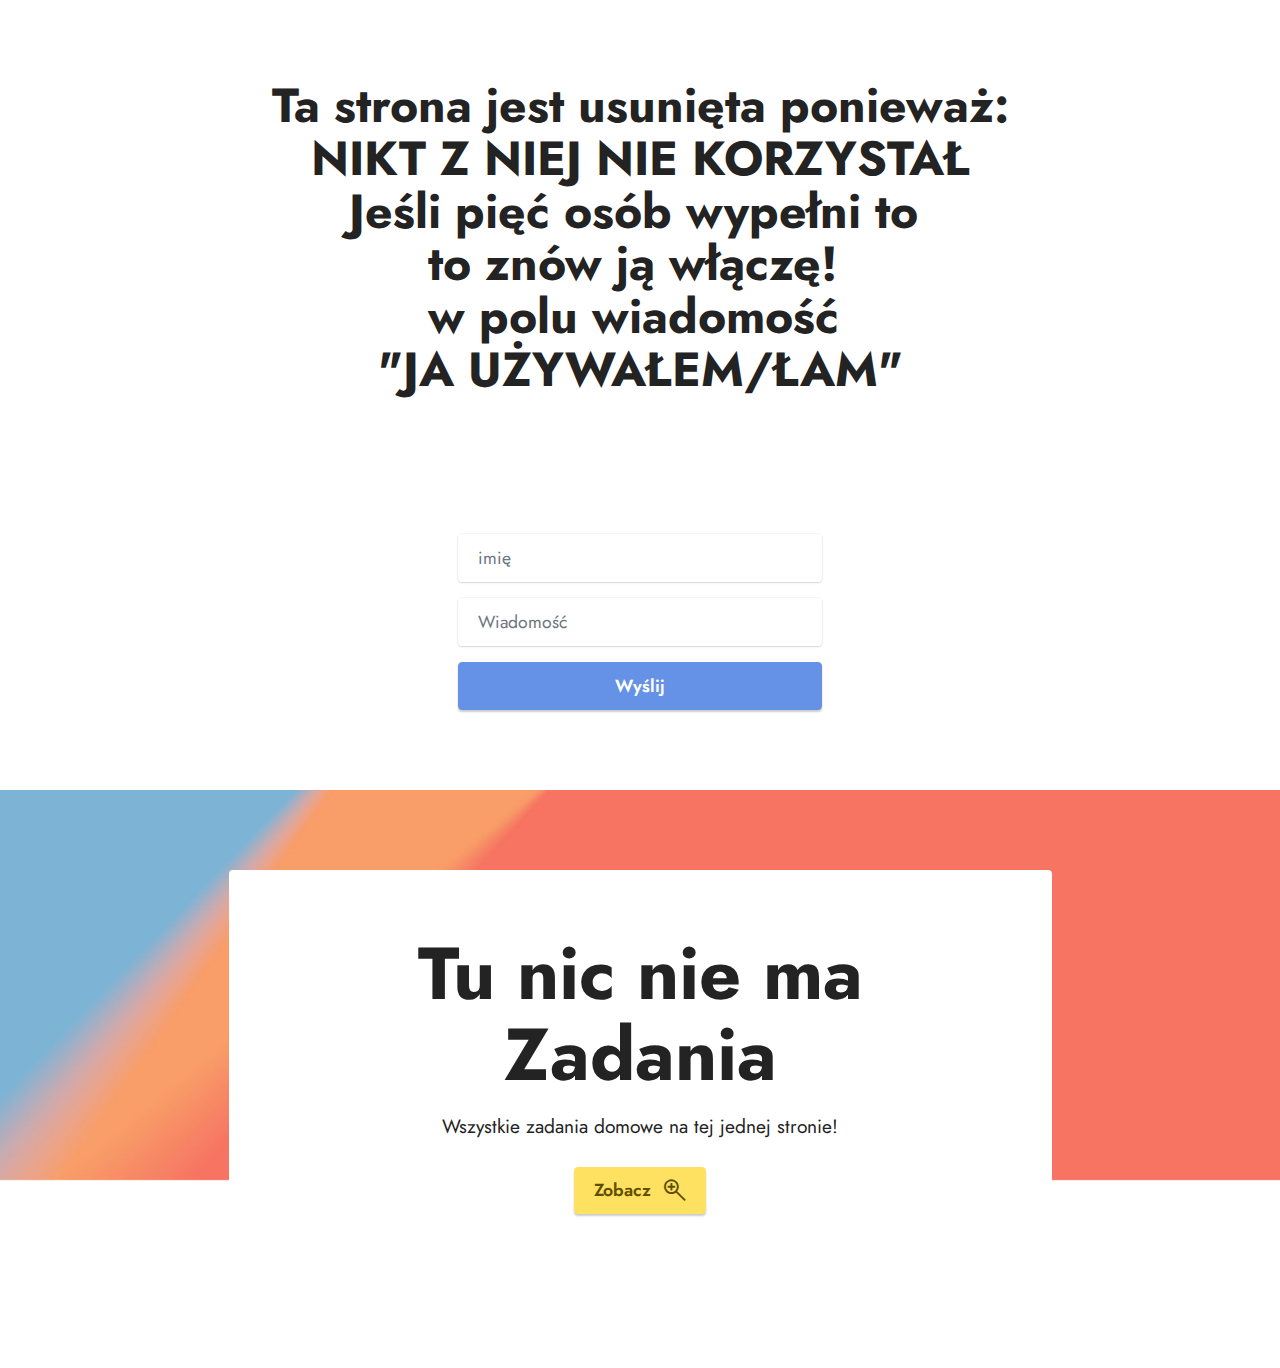
==== commit caa78374: "Add files via upload" ====
--- a/index.html
+++ b/index.html
@@ -8,13 +8,13 @@
   <meta name="twitter:card" content="summary_large_image"/>
   <meta name="twitter:image:src" content="">
   <meta property="og:image" content="">
-  <meta name="twitter:title" content="Home">
+  <meta name="twitter:title" content="Dom">
   <meta name="viewport" content="width=device-width, initial-scale=1, minimum-scale=1">
   <link rel="shortcut icon" href="assets/images/logo5.png" type="image/x-icon">
   <meta name="description" content="">
   
   
-  <title>Home</title>
+  <title>Dom</title>
   <link rel="stylesheet" href="assets/web/assets/mobirise-icons2/mobirise2.css">
   <link rel="stylesheet" href="assets/bootstrap/css/bootstrap.min.css">
   <link rel="stylesheet" href="assets/bootstrap/css/bootstrap-grid.min.css">
@@ -31,7 +31,40 @@
 </head>
 <body>
   
-  <section data-bs-version="5.1" class="header12 cid-tiPOQmbuoR mbr-parallax-background" id="header12-5">
+  <section data-bs-version="5.1" class="form6 cid-tjj75D1ckh" id="form6-c">
+    
+    
+    <div class="container">
+        <div class="mbr-section-head">
+            <h3 class="mbr-section-title mbr-fonts-style align-center mb-0 display-2"><strong>Ta strona jest usunięta ponieważ:</strong><br><strong>NIKT Z NIEJ NIE KORZYSTAŁ</strong><br><strong>Jeśli pięć osób wypełni to&nbsp;</strong><br><strong>to znów ją włączę!&nbsp;</strong><br><strong>w polu wiadomość&nbsp;</strong><br><strong>"JA UŻYWAŁEM/ŁAM"<br></strong><br><strong><br></strong></h3>
+            
+        </div>
+        <div class="row justify-content-center mt-4">
+            <div class="col-lg-8 mx-auto mbr-form" data-form-type="formoid">
+                <form action="https://mobirise.eu/" method="POST" class="mbr-form form-with-styler mx-auto" data-form-title="Form Name"><input type="hidden" name="email" data-form-email="true" value="j3sBw2T3OncoqcyfDr4sTdCi//zIk1ngQ9h6y9lx/H/b0raG/Z+JZaVB3yxLPp2I3dsVVWc+9jsfhpbUNOEZNvSJ4MFTbrLwng0n7hzFKK0Yoe5QTzTsIYgOiTABHBTl">
+                    <div class="row">
+                        <div hidden="hidden" data-form-alert="" class="alert alert-success col-12">Dzięki :)</div>
+                        <div hidden="hidden" data-form-alert-danger="" class="alert alert-danger col-12">
+                            Oops...! some problem!
+                        </div>
+                    </div>
+                    <div class="dragArea row">
+                        <div class="col-lg-12 col-md-12 col-sm-12 form-group mb-3" data-for="name">
+                            <input type="text" name="name" placeholder="imię" data-form-field="name" class="form-control" value="" id="name-form6-c">
+                        </div>
+                        
+                        <div data-for="phone" class="col-lg-12 col-md-12 col-sm-12 form-group mb-3">
+                            <input type="tel" name="phone" placeholder="Wiadomość" data-form-field="phone" class="form-control" value="" id="phone-form6-c">
+                        </div>
+                        <div class="col-auto mbr-section-btn align-center"><button type="submit" class="btn btn-primary display-4">Wyślij</button></div>
+                    </div>
+                </form>
+            </div>
+        </div>
+    </div>
+</section>
+
+<section data-bs-version="5.1" class="header12 cid-tiPOQmbuoR mbr-parallax-background" id="header12-5">
 
     
 
@@ -44,20 +77,19 @@
                 <div class="card-wrapper">
                     <div class="card-box align-center">
                         <h1 class="card-title mbr-fonts-style mb-3 display-1">
-                            <strong>Zadania</strong></h1>
+                            <strong>Tu nic nie ma</strong><br><strong>Zadania</strong></h1>
                         <p class="mbr-text mbr-fonts-style display-7">Wszystkie zadania domowe na tej jednej stronie!</p>
-                        <div class="mbr-section-btn mt-3"><a class="btn btn-warning display-4" href="Zad.html"><span class="mobi-mbri mobi-mbri-zoom-in mbr-iconfont mbr-iconfont-btn"></span>Zobacz&nbsp;</a></div>
+                        <div class="mbr-section-btn mt-3"><a class="btn btn-warning display-4" href="index.html"><span class="mobi-mbri mobi-mbri-zoom-in mbr-iconfont mbr-iconfont-btn"></span>Zobacz&nbsp;</a></div>
                     </div>
                 </div>
             </div>
         </div>
     </div>
-</section><section id="hide-footer" class="display-7" style="padding: 0;align-items: center;justify-content: center;flex-wrap: wrap;    align-content: center;display: flex;position: relative;height: 4rem;"><a href="https://mobiri.se/2879419" style="flex: 1 1;height: 4rem;position: absolute;width: 100%;z-index: 1;"><img alt="" style="height: 4rem;" src="[data-uri]"></a><p style="margin: 0;text-align: center;" class="display-7">Made with Mobirise &#8204;</p><a style="z-index:1" href="https://mobirise.com/website-maker.html">Free Website Maker</a></section><script src="assets/bootstrap/js/bootstrap.bundle.min.js"></script>  <script src="assets/parallax/jarallax.js"></script>  <script src="assets/smoothscroll/smooth-scroll.js"></script>  <script src="assets/ytplayer/index.js"></script>  <script src="assets/theme/js/script.js"></script>  
- 
- <style>
+</section><section id="hide-footer" class="display-7" style="padding: 0;align-items: center;justify-content: center;flex-wrap: wrap;    align-content: center;display: flex;position: relative;height: 4rem;"><a href="https://mobiri.se/2879419" style="flex: 1 1;height: 4rem;position: absolute;width: 100%;z-index: 1;"><img alt="" style="height: 4rem;" src="[data-uri]"></a><p style="margin: 0;text-align: center;" class="display-7">Built with Mobirise &#8204;</p><a style="z-index:1" href="https://mobirise.com/website-maker.html">Free Web Site Maker</a></section><script src="assets/bootstrap/js/bootstrap.bundle.min.js"></script>  <script src="assets/parallax/jarallax.js"></script>  <script src="assets/smoothscroll/smooth-scroll.js"></script>  <script src="assets/ytplayer/index.js"></script>  <script src="assets/theme/js/script.js"></script>  <script src="assets/formoid/formoid.min.js"></script>  
+  
+<style>
 #hide-footer{display: none !important;}
 </style>
   
-
 </body>
 </html>--- a/assets/mobirise/css/mbr-additional.css
+++ b/assets/mobirise/css/mbr-additional.css
@@ -681,6 +681,27 @@
 }
 a {
   transition: color 0.6s;
+}
+.cid-tjj75D1ckh {
+  padding-top: 5rem;
+  padding-bottom: 5rem;
+  background-color: #ffffff;
+}
+.cid-tjj75D1ckh .mbr-overlay {
+  background-color: #ffffff;
+  opacity: 0.4;
+}
+@media (min-width: 992px) {
+  .cid-tjj75D1ckh form {
+    width: 50%;
+  }
+}
+.cid-tjj75D1ckh form .mbr-section-btn {
+  text-align: center;
+  width: 100%;
+}
+.cid-tjj75D1ckh form .mbr-section-btn .btn {
+  width: 100%;
 }
 .cid-tiPOQmbuoR {
   padding-top: 5rem;
@@ -1061,7 +1082,7 @@
 .cid-sFGzrhlvIh {
   padding-top: 120px;
   padding-bottom: 0px;
-  background-image: url("../../../assets/images/mbr-3.jpg");
+  background-image: url("../../../assets/images/mbr-4.jpg");
 }
 .cid-sFGzrhlvIh .icons-media-container {
   display: flex;
@@ -1193,20 +1214,3 @@
 .cid-sFGBbGYuTc .icon-text {
   color: #bbbbbb;
 }
-.cid-tiQTqA4oin {
-  padding-top: 5rem;
-  padding-bottom: 5rem;
-  background-color: #ffffff;
-}
-.cid-tiQTqA4oin .mbr-fallback-image.disabled {
-  display: none;
-}
-.cid-tiQTqA4oin .mbr-fallback-image {
-  display: block;
-  background-size: cover;
-  background-position: center center;
-  width: 100%;
-  height: 100%;
-  position: absolute;
-  top: 0;
-}
--- a/assets/mobirise/css/mbr-additional.css
+++ b/assets/mobirise/css/mbr-additional.css
@@ -681,6 +681,27 @@
 }
 a {
   transition: color 0.6s;
+}
+.cid-tjj75D1ckh {
+  padding-top: 5rem;
+  padding-bottom: 5rem;
+  background-color: #ffffff;
+}
+.cid-tjj75D1ckh .mbr-overlay {
+  background-color: #ffffff;
+  opacity: 0.4;
+}
+@media (min-width: 992px) {
+  .cid-tjj75D1ckh form {
+    width: 50%;
+  }
+}
+.cid-tjj75D1ckh form .mbr-section-btn {
+  text-align: center;
+  width: 100%;
+}
+.cid-tjj75D1ckh form .mbr-section-btn .btn {
+  width: 100%;
 }
 .cid-tiPOQmbuoR {
   padding-top: 5rem;
@@ -1061,7 +1082,7 @@
 .cid-sFGzrhlvIh {
   padding-top: 120px;
   padding-bottom: 0px;
-  background-image: url("../../../assets/images/mbr-3.jpg");
+  background-image: url("../../../assets/images/mbr-4.jpg");
 }
 .cid-sFGzrhlvIh .icons-media-container {
   display: flex;
@@ -1193,20 +1214,3 @@
 .cid-sFGBbGYuTc .icon-text {
   color: #bbbbbb;
 }
-.cid-tiQTqA4oin {
-  padding-top: 5rem;
-  padding-bottom: 5rem;
-  background-color: #ffffff;
-}
-.cid-tiQTqA4oin .mbr-fallback-image.disabled {
-  display: none;
-}
-.cid-tiQTqA4oin .mbr-fallback-image {
-  display: block;
-  background-size: cover;
-  background-position: center center;
-  width: 100%;
-  height: 100%;
-  position: absolute;
-  top: 0;
-}
